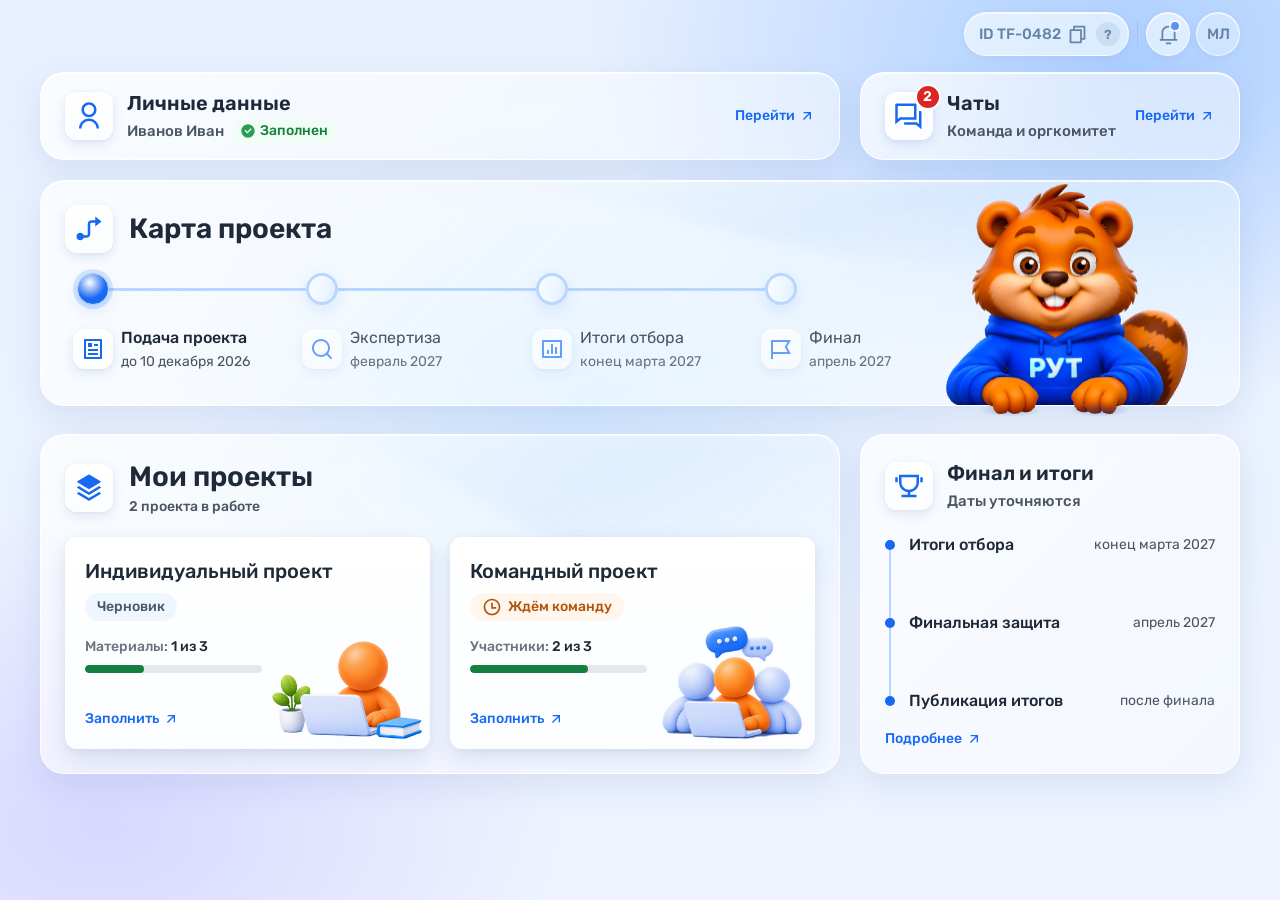
==== cabinet.html @ 4ab07e5d "Align final dates to the right in the stage text style Co-Authored-By: Claude Opus 5.5 <noreply@anth" ====
<!doctype html>
<html lang="ru">
<head>
<meta charset="utf-8">
<meta name="viewport" content="width=device-width, initial-scale=1, viewport-fit=cover">
<title>Личный кабинет · Транспорт будущего</title>
<link rel="icon" href="data:,">
<link rel="preconnect" href="https://fonts.googleapis.com">
<link rel="preconnect" href="https://fonts.gstatic.com" crossorigin>
<link href="https://fonts.googleapis.com/css2?family=Rubik:wght@400;500;600&display=swap" rel="stylesheet">
<link rel="stylesheet" href="cabinet.css?v=39">
</head>
<body>
<svg class="sprite" aria-hidden="true">
  <symbol id="i-user" viewBox="0 0 24 24"><path d="M4 22C4 17.5817 7.58172 14 12 14C16.4183 14 20 17.5817 20 22H18C18 18.6863 15.3137 16 12 16C8.68629 16 6 18.6863 6 22H4ZM12 13C8.685 13 6 10.315 6 7C6 3.685 8.685 1 12 1C15.315 1 18 3.685 18 7C18 10.315 15.315 13 12 13ZM12 11C14.21 11 16 9.21 16 7C16 4.79 14.21 3 12 3C9.79 3 8 4.79 8 7C8 9.21 9.79 11 12 11Z"/></symbol>
  <symbol id="i-group" viewBox="0 0 24 24"><path d="M2 22C2 17.5817 5.58172 14 10 14C14.4183 14 18 17.5817 18 22H16C16 18.6863 13.3137 16 10 16C6.68629 16 4 18.6863 4 22H2ZM10 13C6.685 13 4 10.315 4 7C4 3.685 6.685 1 10 1C13.315 1 16 3.685 16 7C16 10.315 13.315 13 10 13ZM10 11C12.21 11 14 9.21 14 7C14 4.79 12.21 3 10 3C7.79 3 6 4.79 6 7C6 9.21 7.79 11 10 11ZM18.2837 14.7028C21.0644 15.9561 23 18.752 23 22H21C21 19.564 19.5483 17.4671 17.4628 16.5271L18.2837 14.7028ZM17.5962 3.41321C19.5944 4.23703 21 6.20361 21 8.5C21 11.3702 18.8042 13.7252 16 13.9776V11.9646C17.6967 11.7222 19 10.264 19 8.5C19 7.11935 18.2016 5.92603 17.041 5.35635L17.5962 3.41321Z"/></symbol>
  <symbol id="i-team" viewBox="0 0 24 24"><path d="M12 11C14.7614 11 17 13.2386 17 16V22H15V16C15 14.4023 13.7511 13.0963 12.1763 13.0051L12 13C10.4023 13 9.09634 14.2489 9.00509 15.8237L9 16V22H7V16C7 13.2386 9.23858 11 12 11ZM5.5 14C5.77885 14 6.05009 14.0326 6.3101 14.0942C6.14202 14.594 6.03873 15.122 6.00896 15.6693L6 16L6.0007 16.0856C5.88757 16.0456 5.76821 16.0187 5.64446 16.0069L5.5 16C4.7203 16 4.07955 16.5949 4.00687 17.3555L4 17.5V22H2V17.5C2 15.567 3.567 14 5.5 14ZM18.5 14C20.433 14 22 15.567 22 17.5V22H20V17.5C20 16.7203 19.4051 16.0796 18.6445 16.0069L18.5 16C18.3248 16 18.1566 16.03 18.0003 16.0852L18 16C18 15.3343 17.8916 14.694 17.6915 14.0956C17.9499 14.0326 18.2211 14 18.5 14ZM5.5 8C6.88071 8 8 9.11929 8 10.5C8 11.8807 6.88071 13 5.5 13C4.11929 13 3 11.8807 3 10.5C3 9.11929 4.11929 8 5.5 8ZM18.5 8C19.8807 8 21 9.11929 21 10.5C21 11.8807 19.8807 13 18.5 13C17.1193 13 16 11.8807 16 10.5C16 9.11929 17.1193 8 18.5 8ZM5.5 10C5.22386 10 5 10.2239 5 10.5C5 10.7761 5.22386 11 5.5 11C5.77614 11 6 10.7761 6 10.5C6 10.2239 5.77614 10 5.5 10ZM18.5 10C18.2239 10 18 10.2239 18 10.5C18 10.7761 18.2239 11 18.5 11C18.7761 11 19 10.7761 19 10.5C19 10.2239 18.7761 10 18.5 10ZM12 2C14.2091 2 16 3.79086 16 6C16 8.20914 14.2091 10 12 10C9.79086 10 8 8.20914 8 6C8 3.79086 9.79086 2 12 2ZM12 4C10.8954 4 10 4.89543 10 6C10 7.10457 10.8954 8 12 8C13.1046 8 14 7.10457 14 6C14 4.89543 13.1046 4 12 4Z"/></symbol>
  <symbol id="i-chats" viewBox="0 0 24 24"><path d="M5.45455 15L1 18.5V3C1 2.44772 1.44772 2 2 2H17C17.5523 2 18 2.44772 18 3V15H5.45455ZM4.76282 13H16V4H3V14.3851L4.76282 13ZM8 17H18.2372L20 18.3851V8H21C21.5523 8 22 8.44772 22 9V22.5L17.5455 19H9C8.44772 19 8 18.5523 8 18V17Z"/></symbol>
  <symbol id="i-trophy" viewBox="0 0 24 24"><path d="M13.0049 16.9409V19.0027H18.0049V21.0027H6.00488V19.0027H11.0049V16.9409C7.05857 16.4488 4.00488 13.0824 4.00488 9.00275V3.00275H20.0049V9.00275C20.0049 13.0824 16.9512 16.4488 13.0049 16.9409ZM6.00488 5.00275V9.00275C6.00488 12.3165 8.69117 15.0027 12.0049 15.0027C15.3186 15.0027 18.0049 12.3165 18.0049 9.00275V5.00275H6.00488ZM1.00488 5.00275H3.00488V9.00275H1.00488V5.00275ZM21.0049 5.00275H23.0049V9.00275H21.0049V5.00275Z"/></symbol>
  <symbol id="i-calendar" viewBox="0 0 24 24"><path d="M9 1V3H15V1H17V3H21C21.5523 3 22 3.44772 22 4V20C22 20.5523 21.5523 21 21 21H3C2.44772 21 2 20.5523 2 20V4C2 3.44772 2.44772 3 3 3H7V1H9ZM20 11H4V19H20V11ZM7 5H4V9H20V5H17V7H15V5H9V7H7V5Z"/></symbol>
  <symbol id="i-chevron" viewBox="0 0 24 24"><path d="M13.1717 12.0007L8.22192 7.05093L9.63614 5.63672L16.0001 12.0007L9.63614 18.3646L8.22192 16.9504L13.1717 12.0007Z"/></symbol>
  <symbol id="i-arrow-up" viewBox="0 0 24 24"><path d="M16.0037 9.41421L7.39712 18.0208L5.98291 16.6066L14.5895 8H7.00373V6H18.0037V17H16.0037V9.41421Z"/></symbol>
  <symbol id="i-arrow" viewBox="0 0 24 24"><path d="M16.1716 10.9999L10.8076 5.63589L12.2218 4.22168L20 11.9999L12.2218 19.778L10.8076 18.3638L16.1716 12.9999H4V10.9999H16.1716Z"/></symbol>
  <symbol id="i-mail" viewBox="0 0 24 24"><path d="M3 3H21C21.5523 3 22 3.44772 22 4V20C22 20.5523 21.5523 21 21 21H3C2.44772 21 2 20.5523 2 20V4C2 3.44772 2.44772 3 3 3ZM20 7.23792L12.0718 14.338L4 7.21594V19H20V7.23792ZM4.51146 5L12.0619 11.662L19.501 5H4.51146Z"/></symbol>
  <symbol id="i-slides" viewBox="0 0 24 24"><path d="M13 21V23H11V21H3C2.44772 21 2 20.5523 2 20V6H22V20C22 20.5523 21.5523 21 21 21H13ZM4 19H20V8H4V19ZM13 10H18V12H13V10ZM13 14H18V16H13V14ZM9 10V13H12C12 14.6569 10.6569 16 9 16C7.34315 16 6 14.6569 6 13C6 11.3431 7.34315 10 9 10ZM2 3H22V5H2V3Z"/></symbol>
  <symbol id="i-note" viewBox="0 0 24 24"><path d="M21 8V20.9932C21 21.5501 20.5552 22 20.0066 22H3.9934C3.44495 22 3 21.556 3 21.0082V2.9918C3 2.45531 3.4487 2 4.00221 2H14.9968L21 8ZM19 9H14V4H5V20H19V9ZM8 7H11V9H8V7ZM8 11H16V13H8V11ZM8 15H16V17H8V15Z"/></symbol>
  <symbol id="i-video" viewBox="0 0 24 24"><path d="M17 9.2L22.2133 5.55071C22.4395 5.39235 22.7513 5.44737 22.9096 5.6736C22.9684 5.75764 23 5.85774 23 5.96033V18.0397C23 18.3158 22.7761 18.5397 22.5 18.5397C22.3974 18.5397 22.2973 18.5081 22.2133 18.4493L17 14.8V19C17 19.5523 16.5523 20 16 20H2C1.44772 20 1 19.5523 1 19V5C1 4.44772 1.44772 4 2 4H16C16.5523 4 17 4.44772 17 5V9.2ZM17 12.3587L21 15.1587V8.84131L17 11.6413V12.3587ZM3 6V18H15V6H3Z"/></symbol>
  <symbol id="i-done" viewBox="0 0 24 24"><path d="M12 22C17.5228 22 22 17.5228 22 12C22 6.47715 17.5228 2 12 2C6.47715 2 2 6.47715 2 12C2 17.5228 6.47715 22 12 22ZM17.4571 9.45711L11 15.9142L6.79289 11.7071L8.20711 10.2929L11 13.0858L16.0429 8.04289L17.4571 9.45711Z"/></symbol>
  <symbol id="i-empty" viewBox="0 0 24 24"><path d="M12.668 19.9727C13.2181 19.9275 13.7005 20.3366 13.7461 20.8867C13.7915 21.4371 13.3824 21.9204 12.832 21.9658C12.5575 21.9885 12.28 22 12 22C11.72 22 11.4425 21.9885 11.168 21.9658C10.6176 21.9204 10.2085 21.4371 10.2539 20.8867C10.2995 20.3366 10.7819 19.9275 11.332 19.9727C11.552 19.9908 11.775 20 12 20C12.225 20 12.448 19.9908 12.668 19.9727ZM6.0459 18.8223C6.3613 18.3691 6.98419 18.257 7.4375 18.5723C7.80098 18.8251 8.18624 19.0488 8.58984 19.2393C9.0893 19.475 9.30309 20.0709 9.06738 20.5703C8.83166 21.0697 8.23577 21.2836 7.73633 21.0479C7.23125 20.8095 6.74904 20.5298 6.29492 20.2139C5.84197 19.8984 5.73062 19.2755 6.0459 18.8223ZM16.5625 18.5723C17.0158 18.257 17.6387 18.3691 17.9541 18.8223C18.2694 19.2755 18.158 19.8984 17.7051 20.2139C17.251 20.5298 16.7688 20.8095 16.2637 21.0479C15.7642 21.2836 15.1683 21.0697 14.9326 20.5703C14.6969 20.0709 14.9107 19.475 15.4102 19.2393C15.8138 19.0488 16.199 18.8251 16.5625 18.5723ZM3.42969 14.9326C3.92915 14.6969 4.52503 14.9107 4.76074 15.4102C4.95124 15.8138 5.17488 16.199 5.42773 16.5625C5.74301 17.0158 5.63095 17.6387 5.17773 17.9541C4.72453 18.2694 4.10163 18.158 3.78613 17.7051C3.47023 17.251 3.19054 16.7688 2.95215 16.2637C2.71645 15.7642 2.93027 15.1683 3.42969 14.9326ZM19.2393 15.4102C19.475 14.9107 20.0709 14.6969 20.5703 14.9326C21.0697 15.1683 21.2836 15.7642 21.0479 16.2637C20.8095 16.7688 20.5298 17.251 20.2139 17.7051C19.8984 18.158 19.2755 18.2694 18.8223 17.9541C18.3691 17.6387 18.257 17.0158 18.5723 16.5625C18.8251 16.199 19.0488 15.8138 19.2393 15.4102ZM2 12C2 11.72 2.01154 11.4425 2.03418 11.168C2.07959 10.6176 2.56288 10.2085 3.11328 10.2539C3.66342 10.2995 4.07253 10.7819 4.02734 11.332C4.0092 11.552 4 11.775 4 12C4 12.225 4.0092 12.448 4.02734 12.668C4.07253 13.2181 3.66342 13.7005 3.11328 13.7461C2.56288 13.7915 2.07959 13.3824 2.03418 12.832C2.01154 12.5575 2 12.28 2 12ZM20 12C20 11.775 19.9908 11.552 19.9727 11.332C19.9275 10.7819 20.3366 10.2995 20.8867 10.2539C21.4371 10.2085 21.9204 10.6176 21.9658 11.168C21.9885 11.4425 22 11.72 22 12C22 12.28 21.9885 12.5575 21.9658 12.832C21.9204 13.3824 21.4371 13.7915 20.8867 13.7461C20.3366 13.7005 19.9275 13.2181 19.9727 12.668C19.9908 12.448 20 12.225 20 12ZM3.78613 6.29492C4.10163 5.84197 4.72453 5.73062 5.17773 6.0459C5.63095 6.3613 5.743 6.98419 5.42773 7.4375C5.17488 7.80098 4.95124 8.18624 4.76074 8.58984C4.52503 9.0893 3.92915 9.30309 3.42969 9.06738C2.93027 8.83166 2.71645 8.23577 2.95215 7.73633C3.19054 7.23125 3.47023 6.74904 3.78613 6.29492ZM18.8223 6.0459C19.2755 5.73062 19.8984 5.84196 20.2139 6.29492C20.5298 6.74904 20.8095 7.23125 21.0479 7.73633C21.2836 8.23577 21.0697 8.83166 20.5703 9.06738C20.0709 9.30309 19.475 9.0893 19.2393 8.58984C19.0488 8.18624 18.8251 7.80098 18.5723 7.4375C18.257 6.98419 18.3691 6.3613 18.8223 6.0459ZM7.73633 2.95215C8.23577 2.71645 8.83166 2.93027 9.06738 3.42969C9.30309 3.92915 9.0893 4.52503 8.58984 4.76074C8.18624 4.95124 7.80098 5.17488 7.4375 5.42773C6.98419 5.74301 6.3613 5.63095 6.0459 5.17773C5.73062 4.72453 5.84196 4.10163 6.29492 3.78613C6.74904 3.47023 7.23125 3.19054 7.73633 2.95215ZM14.9326 3.42969C15.1683 2.93027 15.7642 2.71645 16.2637 2.95215C16.7688 3.19054 17.251 3.47023 17.7051 3.78613C18.158 4.10163 18.2694 4.72453 17.9541 5.17773C17.6387 5.63095 17.0158 5.743 16.5625 5.42773C16.199 5.17488 15.8138 4.95124 15.4102 4.76074C14.9107 4.52503 14.6969 3.92915 14.9326 3.42969ZM12 2C12.28 2 12.5575 2.01154 12.832 2.03418C13.3824 2.07959 13.7915 2.56288 13.7461 3.11328C13.7005 3.66342 13.2181 4.07253 12.668 4.02734C12.448 4.0092 12.225 4 12 4C11.775 4 11.552 4.0092 11.332 4.02734C10.7819 4.07253 10.2995 3.66342 10.2539 3.11328C10.2085 2.56288 10.6176 2.07959 11.168 2.03418C11.4425 2.01154 11.72 2 12 2Z"/></symbol>
  <symbol id="i-time" viewBox="0 0 24 24"><path d="M12 22C6.47715 22 2 17.5228 2 12C2 6.47715 6.47715 2 12 2C17.5228 2 22 6.47715 22 12C22 17.5228 17.5228 22 12 22ZM12 20C16.4183 20 20 16.4183 20 12C20 7.58172 16.4183 4 12 4C7.58172 4 4 7.58172 4 12C4 16.4183 7.58172 20 12 20ZM13 12H17V14H11V7H13V12Z"/></symbol>
  <symbol id="i-stage-1" viewBox="0 0 28 28"><path d="M23.3333 25.6668H4.66667C4.02234 25.6668 3.5 25.1445 3.5 24.5002V3.50016C3.5 2.85584 4.02234 2.3335 4.66667 2.3335H23.3333C23.9777 2.3335 24.5 2.85584 24.5 3.50016V24.5002C24.5 25.1445 23.9777 25.6668 23.3333 25.6668ZM22.1667 23.3335V4.66683H5.83333V23.3335H22.1667ZM8.16667 7.00016H12.8333V11.6668H8.16667V7.00016ZM8.16667 14.0002H19.8333V16.3335H8.16667V14.0002ZM8.16667 18.6668H19.8333V21.0002H8.16667V18.6668ZM15.1667 8.16683H19.8333V10.5002H15.1667V8.16683Z"/></symbol>
  <symbol id="i-stage-2" viewBox="0 0 28 28"><path d="M21.0361 19.3864L26.0326 24.3829L24.3827 26.0328L19.3862 21.0363C17.5896 22.4737 15.3113 23.3335 12.8333 23.3335C7.03725 23.3335 2.33325 18.6295 2.33325 12.8335C2.33325 7.0375 7.03725 2.3335 12.8333 2.3335C18.6293 2.3335 23.3333 7.0375 23.3333 12.8335C23.3333 15.3115 22.4734 17.5899 21.0361 19.3864ZM18.6954 18.5208C20.122 17.0505 20.9999 15.045 20.9999 12.8335C20.9999 8.32141 17.3453 4.66683 12.8333 4.66683C8.32117 4.66683 4.66659 8.32141 4.66659 12.8335C4.66659 17.3456 8.32117 21.0002 12.8333 21.0002C15.0448 21.0002 17.0503 20.1222 18.5205 18.6956L18.6954 18.5208Z"/></symbol>
  <symbol id="i-stage-3" viewBox="0 0 28 28"><path d="M3.49992 3.5H24.4999C25.1443 3.5 25.6666 4.02234 25.6666 4.66667V23.3333C25.6666 23.9777 25.1443 24.5 24.4999 24.5H3.49992C2.85559 24.5 2.33325 23.9777 2.33325 23.3333V4.66667C2.33325 4.02234 2.85559 3.5 3.49992 3.5ZM4.66659 5.83333V22.1667H23.3333V5.83333H4.66659ZM8.16659 15.1667H10.4999V19.8333H8.16659V15.1667ZM12.8333 8.16667H15.1666V19.8333H12.8333V8.16667ZM17.4999 11.6667H19.8333V19.8333H17.4999V11.6667Z"/></symbol>
  <symbol id="i-stage-4" viewBox="0 0 28 28"><path d="M24.6614 3.5C24.9836 3.5 25.2448 3.76117 25.2448 4.08333C25.2448 4.18484 25.2182 4.28461 25.1678 4.37275L20.9999 11.6667L25.1678 18.9605C25.3277 19.2403 25.2305 19.5966 24.9508 19.7564C24.8626 19.8068 24.7629 19.8333 24.6614 19.8333H4.66659V25.6667H2.33325V3.5H24.6614ZM21.6458 5.83333H4.66659V17.5H21.6458L18.3125 11.6667L21.6458 5.83333Z"/></symbol>
  <symbol id="i-guide" viewBox="0 0 32 32"><path d="M17.3334 10.6665V21.3332C17.3334 23.5424 15.5426 25.3332 13.3334 25.3332H10.4391C9.89003 26.8868 8.40837 27.9998 6.66675 27.9998C4.45761 27.9998 2.66675 26.209 2.66675 23.9998C2.66675 21.7906 4.45761 19.9998 6.66675 19.9998C8.40837 19.9998 9.89003 21.1129 10.4391 22.6665H13.3334C14.0698 22.6665 14.6667 22.0696 14.6667 21.3332V10.6665C14.6667 8.45737 16.4575 6.6665 18.6667 6.6665H22.6667V2.6665L29.3334 7.99984L22.6667 13.3332V9.33317H18.6667C17.9303 9.33317 17.3334 9.93013 17.3334 10.6665Z"/></symbol>
  <symbol id="i-copy" viewBox="0 0 24 24"><path d="M6.9998 6V3C6.9998 2.44772 7.44752 2 7.9998 2H19.9998C20.5521 2 20.9998 2.44772 20.9998 3V17C20.9998 17.5523 20.5521 18 19.9998 18H16.9998V20.9991C16.9998 21.5519 16.5499 22 15.993 22H4.00666C3.45059 22 3 21.5554 3 20.9991L3.0026 7.00087C3.0027 6.44811 3.45264 6 4.00942 6H6.9998ZM5.00242 8L5.00019 20H14.9998V8H5.00242ZM8.9998 6H16.9998V16H18.9998V4H8.9998V6Z"/></symbol>
  <symbol id="i-bell" viewBox="0 0 24 24"><path d="M20 17H22V19H2V17H4V10C4 5.58172 7.58172 2 12 2C16.4183 2 20 5.58172 20 10V17ZM18 17V10C18 6.68629 15.3137 4 12 4C8.68629 4 6 6.68629 6 10V17H18ZM9 21H15V23H9V21Z"/></symbol>
  <symbol id="i-check" viewBox="0 0 24 24"><path d="M9.9997 15.1709L19.1921 5.97852L20.6063 7.39273L9.9997 17.9993L3.63574 11.6354L5.04996 10.2212L9.9997 15.1709Z"/></symbol>
  <symbol id="i-stack" viewBox="0 0 34 34"><path d="M28.4513 14.8747L30.1542 15.8965C30.4896 16.0978 30.5984 16.5329 30.3972 16.8684C30.3373 16.9681 30.2538 17.0515 30.1542 17.1113L16.9998 25.0038L3.84548 17.1113C3.51002 16.91 3.40124 16.4749 3.60252 16.1395C3.66233 16.0397 3.74577 15.9563 3.84548 15.8965L5.54844 14.8747L16.9998 21.7455L28.4513 14.8747ZM28.4513 21.533L30.1542 22.5549C30.4896 22.7562 30.5984 23.1912 30.3972 23.5267C30.3373 23.6264 30.2538 23.7099 30.1542 23.7696L17.7287 31.2249C17.28 31.4942 16.7196 31.4942 16.2709 31.2249L3.84548 23.7696C3.51002 23.5683 3.40124 23.1333 3.60252 22.7978C3.66233 22.6981 3.74577 22.6146 3.84548 22.5549L5.54844 21.533L16.9998 28.4038L28.4513 21.533ZM17.7287 1.85373L30.1542 9.30902C30.4896 9.51029 30.5984 9.94539 30.3972 10.2808C30.3373 10.3805 30.2538 10.464 30.1542 10.5238L16.9998 18.4163L3.84548 10.5238C3.51002 10.3225 3.40124 9.88743 3.60252 9.55198C3.66233 9.45228 3.74577 9.36885 3.84548 9.30902L16.2709 1.85373C16.7196 1.58456 17.28 1.58456 17.7287 1.85373Z"/></symbol>
</svg>

<nav class="compare" aria-label="Вариант блока проектов" hidden>
  <a href="?v=1" data-variant-link="1">Вариант 1</a>
  <a href="?v=2" data-variant-link="2">Вариант 2</a>
</nav>

<main class="cabinet">
  <header class="topbar" aria-label="Панель участника">
    <div class="topbar__pill topbar__idbox">
      <button class="topbar__id" type="button" data-copy="TF-0482" aria-label="Скопировать ID TF-0482">
        <span>ID TF-0482</span><svg class="icon" aria-hidden="true"><use href="#i-copy"/></svg>
      </button>
      <button class="topbar__help" type="button" aria-label="Зачем нужен ID" aria-expanded="false" aria-describedby="idHint">?</button>
      <div class="topbar__tip" id="idHint" role="tooltip"><b>Ваш личный идентификатор</b>Передайте его капитану команды, чтобы вас пригласили в проект.</div>
    </div>
    <span class="topbar__line" aria-hidden="true"></span>
    <button class="topbar__pill topbar__messages" type="button" aria-label="Сообщения, 2 новых">
      <svg class="icon" aria-hidden="true"><use href="#i-mail"/></svg><span class="topbar__dot" aria-hidden="true"></span><span class="topbar__count" aria-hidden="true">2</span>
    </button>
    <span class="topbar__status" role="status"></span>
    <button class="topbar__round topbar__bell" type="button" aria-label="Уведомления, есть новые">
      <svg class="icon" aria-hidden="true"><use href="#i-bell"/></svg><span class="topbar__badge" aria-hidden="true"></span>
    </button>
    <button class="topbar__round topbar__avatar" type="button" aria-label="Профиль участника">МЛ</button>
  </header>
  <nav class="quick" data-variant="1" aria-label="Профиль и чаты">
    <article class="quick__card">
      <span class="quick__mark"><svg class="icon" aria-hidden="true"><use href="#i-user"/></svg></span>
      <div class="quick__body">
        <h2 class="quick__title">Личные данные</h2>
        <p class="quick__meta"><span class="quick__name">Иванов Иван</span><span class="quick__status"><svg class="icon" aria-hidden="true"><use href="#i-done"/></svg>Заполнен</span></p>
      </div>
      <a class="quick__link" href="#profile" aria-label="Перейти к личным данным">Перейти<svg class="icon" aria-hidden="true"><use href="#i-arrow-up"/></svg></a>
    </article>
    <article class="quick__card">
      <span class="quick__mark"><svg class="icon" aria-hidden="true"><use href="#i-chats"/></svg><b class="quick__badge" aria-hidden="true">2</b></span>
      <div class="quick__body">
        <h2 class="quick__title">Чаты</h2>
        <p class="quick__meta"><span class="quick__name">Команда и оргкомитет</span></p>
      </div>
      <a class="quick__link" href="#chats" aria-label="Перейти в чаты, 2 новых сообщения">Перейти<svg class="icon" aria-hidden="true"><use href="#i-arrow-up"/></svg></a>
    </article>
  </nav>
  <section class="roadmap" aria-labelledby="roadmapTitle">
  <div class="roadmap__head">
    <span class="roadmap__mark"><svg class="icon" aria-hidden="true"><use href="#i-guide"/></svg></span>
    <h1 class="roadmap__title" id="roadmapTitle">Карта проекта</h1>
  </div>

  <div class="roadmap__panel">
  <ol class="stages" aria-label="Этапы конкурса">
    <li class="stage stage--current" aria-current="step"><div class="stage__body"><svg class="icon" aria-hidden="true"><use href="#i-stage-1"/></svg><span><span class="stage__name">Подача проекта</span><span class="stage__date">до 10 декабря 2026</span></span></div></li>
    <li class="stage"><div class="stage__body"><svg class="icon" aria-hidden="true"><use href="#i-stage-2"/></svg><span><span class="stage__name">Экспертиза</span><span class="stage__date">февраль 2027</span></span></div></li>
    <li class="stage"><div class="stage__body"><svg class="icon" aria-hidden="true"><use href="#i-stage-3"/></svg><span><span class="stage__name">Итоги отбора</span><span class="stage__date">конец марта 2027</span></span></div></li>
    <li class="stage"><div class="stage__body"><svg class="icon" aria-hidden="true"><use href="#i-stage-4"/></svg><span><span class="stage__name">Финал</span><span class="stage__date">апрель 2027</span></span></div></li>
  </ol>

  <!-- Reserved for the mascot -->
  <div class="roadmap__mascot" aria-hidden="true"></div>
  </div>
  </section>

  <!-- Variant 1: projects in general, title and status only -->
  <div class="overview" data-variant="1">
  <section class="projects summary" aria-labelledby="summaryTitle">
    <div class="summary__head">
      <span class="summary__mark"><svg class="icon" aria-hidden="true"><use href="#i-stack"/></svg></span>
      <div>
        <h2 class="summary__title" id="summaryTitle">Мои проекты</h2>
        <p class="summary__sub">2 проекта в работе</p>
      </div>
    </div>
    <div class="summary__grid">
      <article class="tile">
        <div class="tile__copy">
          <h3 class="tile__title">Индивидуальный проект</h3>
          <span class="chip">Черновик</span>
          <p class="tile__meta">Материалы: <b>1 из 3</b></p>
          <div class="tile__bar" role="progressbar" aria-label="Загружено материалов" aria-valuemin="0" aria-valuemax="3" aria-valuenow="1"><span style="width:33.333%"></span></div>
          <a class="tile__link" href="project.html" aria-label="Заполнить: индивидуальный проект">Заполнить<svg class="icon" aria-hidden="true"><use href="#i-arrow-up"/></svg></a>
        </div>
        <img class="tile__art" src="assets/cabinet/project-solo.png?v=5" width="556" height="364" alt="">
      </article>
      <article class="tile">
        <div class="tile__copy">
          <h3 class="tile__title">Командный проект</h3>
          <span class="chip chip--wait"><svg class="icon" aria-hidden="true"><use href="#i-time"/></svg>Ждём команду</span>
          <p class="tile__meta">Участники: <b>2 из 3</b></p>
          <div class="tile__bar" role="progressbar" aria-label="Участников подтвердили" aria-valuemin="0" aria-valuemax="3" aria-valuenow="2"><span style="width:66.667%"></span></div>
          <a class="tile__link" href="#team" aria-label="Заполнить: командный проект">Заполнить<svg class="icon" aria-hidden="true"><use href="#i-arrow-up"/></svg></a>
        </div>
        <img class="tile__art" src="assets/cabinet/project-team.png?v=5" width="458" height="370" alt="">
      </article>
    </div>
  </section>
  <section class="final" aria-labelledby="finalTitle">
    <div class="final__head">
      <span class="quick__mark"><svg class="icon" aria-hidden="true"><use href="#i-trophy"/></svg></span>
      <div class="quick__body">
        <h2 class="quick__title" id="finalTitle">Финал и итоги</h2>
        <p class="quick__meta"><span class="quick__name">Даты уточняются</span></p>
      </div>
    </div>
    <ol class="final__list">
      <li class="final__row"><span class="final__dot" aria-hidden="true"></span><b>Итоги отбора</b><small>конец марта 2027</small></li>
      <li class="final__row"><span class="final__dot" aria-hidden="true"></span><b>Финальная защита</b><small>апрель 2027</small></li>
      <li class="final__row"><span class="final__dot" aria-hidden="true"></span><b>Публикация итогов</b><small>после финала</small></li>
    </ol>
    <a class="quick__link final__link" href="#final" aria-label="Подробнее о финале и итогах">Подробнее<svg class="icon" aria-hidden="true"><use href="#i-arrow-up"/></svg></a>
  </section>
  </div>

  <!-- Variant 2: projects in detail -->
  <section class="projects detail" data-variant="2" aria-labelledby="detailTitle" hidden>
    <div class="detail__head">
      <h2 class="detail__title" id="detailTitle">Мои проекты</h2>
      <a class="detail__count" href="#projects">2 проекта<svg class="icon" aria-hidden="true"><use href="#i-chevron"/></svg></a>
    </div>
    <div class="detail__grid">
      <article class="card">
        <div class="card__main">
          <div>
            <div class="card__chips">
              <span class="chip chip--brand"><svg class="icon" aria-hidden="true"><use href="#i-user"/></svg>Индивидуальный</span>
              <span class="chip">Черновик</span>
            </div>
            <h3 class="card__title">Беспилотный вагон для&nbsp;города</h3>
            <p class="card__meta">Транспортные технологии • до 14 лет</p>
          </div>
          <a class="tile__link" href="#individual" aria-label="Заполнить: индивидуальный проект">Заполнить<svg class="icon" aria-hidden="true"><use href="#i-arrow-up"/></svg></a>
        </div>
        <span class="card__line" aria-hidden="true"></span>
        <div>
          <p class="card__label">Материалы · <b>1 из 3</b></p>
          <ul class="rows">
            <li class="row"><span class="row__name"><svg class="icon" aria-hidden="true"><use href="#i-slides"/></svg>Презентация</span><span class="status status--done"><svg class="icon" aria-hidden="true"><use href="#i-done"/></svg>Загружено</span></li>
            <li class="row"><span class="row__name"><svg class="icon" aria-hidden="true"><use href="#i-note"/></svg>Записка</span><span class="status status--empty"><svg class="icon" aria-hidden="true"><use href="#i-empty"/></svg>Не загружено</span></li>
            <li class="row"><span class="row__name"><svg class="icon" aria-hidden="true"><use href="#i-video"/></svg>Видео</span><span class="status status--empty"><svg class="icon" aria-hidden="true"><use href="#i-empty"/></svg>Не загружено</span></li>
          </ul>
        </div>
      </article>

      <article class="card">
        <div class="card__main">
          <div>
            <div class="card__chips">
              <span class="chip chip--brand"><svg class="icon" aria-hidden="true"><use href="#i-group"/></svg>Командный</span>
              <span class="chip chip--wait"><svg class="icon" aria-hidden="true"><use href="#i-time"/></svg>Ждём команду</span>
            </div>
            <h3 class="card__title">Умная станция пересадки</h3>
            <p class="card__meta">Модели и макеты • до 19 лет</p>
          </div>
          <a class="tile__link" href="#team" aria-label="Заполнить: командный проект">Заполнить<svg class="icon" aria-hidden="true"><use href="#i-arrow-up"/></svg></a>
        </div>
        <span class="card__line" aria-hidden="true"></span>
        <div>
          <p class="card__label">Команда · <b>2 из 3</b></p>
          <ul class="rows">
            <li class="row row--member"><span class="row__name"><span class="avatar" aria-hidden="true">АС</span>Анна С.</span><span class="status status--plain">Капитан</span></li>
            <li class="row row--member"><span class="row__name"><span class="avatar" aria-hidden="true">ИП</span>Иван П.</span><span class="status status--done"><svg class="icon" aria-hidden="true"><use href="#i-done"/></svg>Принял</span></li>
            <li class="row row--member"><span class="row__name"><span class="avatar" aria-hidden="true">МК</span>Мария К.</span><span class="status status--wait"><svg class="icon" aria-hidden="true"><use href="#i-time"/></svg>Ожидает</span></li>
          </ul>
        </div>
      </article>
    </div>
  </section>
</main>

<script>
  (function () {
    var current = '1';
    function show(variant) {
      document.querySelector('.roadmap').classList.toggle('roadmap--outside', variant === '2');
      document.body.classList.toggle('variant-2', variant === '2');
      document.body.classList.toggle('variant-1', variant === '1');
      document.querySelectorAll('[data-variant]').forEach(function (block) {
        block.hidden = block.dataset.variant !== variant;
      });
      document.querySelectorAll('[data-variant-link]').forEach(function (link) {
        if (link.dataset.variantLink === variant) link.setAttribute('aria-current', 'page');
        else link.removeAttribute('aria-current');
      });
    }
    document.querySelectorAll('[data-variant-link]').forEach(function (link) {
      link.addEventListener('click', function (event) {
        event.preventDefault();
        show(link.dataset.variantLink);
        history.replaceState(null, '', '?v=' + link.dataset.variantLink);
      });
    });
    show(current);
  })();
</script>
<script src="cabinet-topbar.js?v=1"></script>
<script type="importmap">{"imports":{"three":"./vendor/three/build/three.module.min.js"}}</script>
<script type="module" src="cabinet-mascot.js?v=5"></script>
</body>
</html>
---- cabinet.css ----
/* Participant cabinet, home screen. Figma «transport-future-design», page lk:
   variant 1 (summary) = frame 369:324, variant 2 (detailed) = frame 369:381. */

:root{
  --text-primary:#1f2937; --text-secondary:#4b5563; --text-tertiary:#6b7280; --text-brand:#1768f2;
  --border-default:#b9d6ff; --border-subtle:#e5e7eb; --bg-surface:#fff; --bg-brand-subtle:#dcebff; --bg-soft:#eef6ff;
  --success-bg:#f0fdf4; --success-text:#15803d; --warning-bg:#fff7ed; --warning-text:#b45309;
  --radius-control:12px; --radius-card:24px; --radius-pill:999px;
  --surface-outer:linear-gradient(135deg,rgba(255,255,255,.74) 0%,rgba(255,255,255,.52) 55%,rgba(255,255,255,.4) 100%);
  --surface-inner:linear-gradient(180deg,#fff 0%,#fbfdff 100%);
  --shadow-outer:0 12px 32px rgba(31,74,150,.1),inset 0 1px 0 rgba(255,255,255,.9);
  --shadow-inner:0 10px 24px rgba(31,74,150,.13),0 2px 6px rgba(31,74,150,.06);
  --shadow-inner-s:0 4px 12px rgba(31,74,150,.11),0 1px 3px rgba(31,74,150,.06);
  --shadow-control:0 0 12px rgba(65,184,255,.24),0 8px 18px rgba(23,104,242,.12),inset 0 1px 1px rgba(255,255,255,.85);
  --glass:linear-gradient(101.28deg,rgba(248,252,255,.96) 0%,rgba(238,246,255,.93) 58%,rgba(221,235,255,.9) 100%);
}

*,*::before,*::after{box-sizing:border-box;margin:0;padding:0}
html{-webkit-text-size-adjust:100%}
body{min-height:100vh;min-height:100dvh;background:radial-gradient(60% 55% at 88% 6%,rgba(122,178,255,.55),transparent 70%),radial-gradient(50% 50% at 8% 92%,rgba(176,164,255,.34),transparent 72%),radial-gradient(45% 45% at 45% 45%,rgba(150,205,255,.28),transparent 70%),linear-gradient(180deg,#e7f0ff,#eef3ff);background-attachment:fixed;color:var(--text-primary);
  font:400 14px/20px 'Rubik',system-ui,sans-serif;-webkit-font-smoothing:antialiased}
button{font:inherit;color:inherit;border:0;background:none;cursor:pointer}
a{color:inherit;text-decoration:none}
ul,ol{list-style:none}
img{display:block}
:focus-visible{outline:3px solid #8ed8ff;outline-offset:2px}
.icon{display:block;flex:none;width:20px;height:20px;fill:currentColor}
.sprite{position:absolute;width:0;height:0;overflow:hidden}

.cabinet{position:relative;width:100%;max-width:1440px;margin:0 auto;padding:72px 40px 40px}

/* Comparison switch: only for reviewing the two layouts */
.compare{position:fixed;z-index:20;top:16px;left:40px;display:flex;gap:4px;padding:4px;border:1px solid var(--border-default);
  border-radius:var(--radius-pill);background:rgba(255,255,255,.92);box-shadow:var(--shadow-control)}
.compare a{padding:6px 14px;border-radius:var(--radius-pill);color:var(--text-secondary);font-weight:500;transition:background-color .15s ease,color .15s ease}
.compare a:hover{background:var(--bg-soft)}
.compare a[aria-current="page"]{background:var(--text-brand);color:#fff}

/* «Карта проекта»: frosted card with a soft wave; the right side is kept for the mascot */
.roadmap,.roadmap--outside .roadmap__panel{position:relative;isolation:isolate;padding:24px;border:1px solid rgba(255,255,255,.85);border-radius:var(--radius-card);
  background:var(--surface-outer);box-shadow:var(--shadow-outer)}
.roadmap::before,.roadmap--outside .roadmap__panel::before,.summary::before{content:"";position:absolute;z-index:-1;inset:0;filter:blur(7px);clip-path:inset(0 round var(--radius-card));pointer-events:none;
  background:url("data:image/svg+xml,%3Csvg xmlns='http://www.w3.org/2000/svg' viewBox='0 0 800 250' preserveAspectRatio='none'%3E%3Cdefs%3E%3ClinearGradient id='a' x1='0' y1='0' x2='1' y2='.6'%3E%3Cstop stop-color='%239cc4fb' stop-opacity='0'/%3E%3Cstop offset='.55' stop-color='%239cc4fb' stop-opacity='.42'/%3E%3Cstop offset='1' stop-color='%23c9defc' stop-opacity='.22'/%3E%3C/linearGradient%3E%3C/defs%3E%3Cpath fill='url(%23a)' d='M0 0C170 30 300 120 520 130C640 136 730 120 800 150V0Z'/%3E%3C/svg%3E") right -20px top -12px/68% 82% no-repeat}
.roadmap__head{display:flex;align-items:center;gap:16px}
.roadmap__mark{display:grid;place-items:center;flex:none;width:48px;height:48px;border-radius:var(--radius-control);background:var(--surface-inner);color:var(--text-brand);
  box-shadow:var(--shadow-inner-s)}
.roadmap__mark .icon{width:30px;height:30px}
.roadmap__title{font-size:28px;line-height:36px;font-weight:600}
.roadmap__mascot{position:absolute;z-index:1;top:-28px;right:24px;bottom:0;width:296px;pointer-events:none}
.roadmap__mascot.is-ready::before,.roadmap__mascot.is-ready::after{content:"";position:absolute;bottom:-3px;width:calc(.26 * var(--s,286px));height:14px;transform:translateX(-50%);border-radius:50%;
  background:radial-gradient(closest-side,rgba(15,60,150,.32),rgba(15,60,150,0))}
.roadmap__mascot.is-ready::before{left:calc(50% - .235 * var(--s,286px))}
.roadmap__mascot.is-ready::after{left:calc(50% + .135 * var(--s,286px))}
.roadmap__mascot canvas{position:relative;display:block;width:100%;height:100%;opacity:0;transition:opacity .35s ease}
.roadmap__mascot canvas.is-ready{opacity:1}

/* Variant 2: the title sits above the card, like «Мои проекты» */
.roadmap,.roadmap--outside .roadmap__panel,.summary,.card{-webkit-backdrop-filter:blur(18px) saturate(140%);backdrop-filter:blur(18px) saturate(140%)}
.roadmap::before,.roadmap--outside .roadmap__panel::before,.summary::before{opacity:.32}
.roadmap.roadmap--outside{overflow:visible;padding:0;border:0;border-radius:0;background:none;box-shadow:none;-webkit-backdrop-filter:none;backdrop-filter:none}
.roadmap.roadmap--outside::before{content:none}
.roadmap--outside .roadmap__head{margin-bottom:20px}
.roadmap--outside .roadmap__mark{display:none}
.roadmap--outside .roadmap__title{font-size:32px;line-height:40px}
.roadmap--outside .stages{margin-top:0}

/* Stages */
.stages{display:grid;grid-template-columns:repeat(3,minmax(0,1fr)) auto;width:calc(100% - 320px);max-width:1000px;margin-top:16px}
.stage{position:relative;padding-top:48px}
/* UI-kit-bober «progress», steps=4, current=1 (node 66:272) */
.stage::before{content:"";position:absolute;z-index:1;top:4px;left:16px;width:32px;height:32px;border-radius:50%;border:3px solid var(--border-default);
  background:linear-gradient(101.28deg,rgba(248,252,255,.96) 0%,rgba(238,246,255,.93) 58%,rgba(221,235,255,.9) 100%);
  box-shadow:0 6px 16px rgba(23,104,242,.12)}
.stage:not(:last-child)::after{content:"";position:absolute;top:18.5px;left:48px;right:-16px;height:3px;background:var(--border-default)}
.stage--current::before{border-width:1px;background:radial-gradient(circle 16px at 40% 30%,#fff 0%,rgba(255,255,255,0) 100%),var(--text-brand);
  background-origin:border-box;box-shadow:0 6px 16px rgba(23,104,242,.12),0 0 0 4px rgba(23,104,242,.16)}
.stage__body{display:inline-flex;align-items:center;gap:12px;min-height:64px;padding:8px 16px 8px 8px;border-radius:var(--radius-control)}
.stage--current .stage__body{background:var(--surface-inner);box-shadow:var(--shadow-inner)}
.stage__body .icon{width:48px;height:48px;padding:10px;border-radius:var(--radius-control);background:var(--surface-inner);color:var(--text-brand);box-shadow:var(--shadow-inner-s)}
.stage--current .stage__body .icon{background:var(--bg-soft);box-shadow:none}
.stage__name{display:block;font-size:18px;line-height:24px;font-weight:500;white-space:nowrap}
.stage__date{display:block;margin-top:2px;color:var(--text-secondary);white-space:nowrap}

.projects{margin-top:28px}
.projects[hidden]{display:none}

/* Variant 1: summary */
.summary{position:relative;isolation:isolate;overflow:hidden;padding:24px;border:1px solid rgba(255,255,255,.85);border-radius:var(--radius-card);
  background:var(--surface-outer);box-shadow:var(--shadow-outer)}
.summary__head{display:flex;align-items:center;gap:16px}
.summary__mark{display:grid;place-items:center;flex:none;width:48px;height:48px;border-radius:var(--radius-control);color:var(--text-brand);
  background:var(--surface-inner);box-shadow:var(--shadow-inner-s)}
.summary__mark .icon{width:30px;height:30px}
.summary__title{font-size:28px;line-height:36px;font-weight:600}
.summary__sub{margin-top:2px;color:var(--text-secondary);font-weight:500}
.summary__grid{display:grid;grid-template-columns:repeat(2,minmax(0,1fr));gap:20px;margin-top:20px}

.tile{position:relative;display:flex;min-height:212px;padding:20px 24px;border-radius:var(--radius-control);
  background:var(--surface-inner);box-shadow:var(--shadow-inner);transition:box-shadow .15s ease}
.tile:hover{box-shadow:0 14px 30px rgba(31,74,150,.18),0 3px 8px rgba(31,74,150,.08)}
.tile .chip{background:var(--bg-soft);box-shadow:none}
.tile .chip--wait{background:var(--warning-bg)}
.tile__copy{display:flex;flex-direction:column;align-items:flex-start;width:min(calc(100% - 270px),300px)}
.tile__title{font-size:20px;line-height:28px;font-weight:500}
.tile__copy .chip{margin-top:8px;white-space:nowrap}
.tile__bar{width:100%;height:8px;margin-top:8px;overflow:hidden;border-radius:var(--radius-pill);background:var(--border-subtle)}
.tile__bar span{display:block;height:100%;border-radius:inherit;background:var(--success-text)}
.tile__meta{margin-top:16px;color:var(--text-tertiary);font-weight:500}
.tile__meta b{color:var(--text-primary);font-weight:500}
.tile__link{display:inline-flex;align-items:center;gap:4px;margin-top:auto;padding-top:16px;color:var(--text-brand);font-weight:500;transition:color .15s ease}
.tile__link .icon{width:16px;height:16px}
.tile__link::after{content:"";position:absolute;z-index:2;inset:0;border-radius:var(--radius-control)}
.tile:hover .tile__link,.card:hover .tile__link{color:#155ae8}
.card .tile__link::after{border-radius:var(--radius-card)}
.tile__link:focus-visible{outline:none}
.tile__link:focus-visible::after{outline:3px solid #8ed8ff;outline-offset:2px}
.tile__art{position:absolute;right:24px;bottom:8px;width:260px;height:196px;object-fit:contain;object-position:center bottom;pointer-events:none}

/* Status pills */
.status{display:inline-flex;align-items:center;gap:4px;min-height:28px;padding:4px;border-radius:var(--radius-pill);font-weight:500;white-space:nowrap}
.status .icon{width:18px;height:18px}
.status--done{background:var(--success-bg);color:var(--success-text)}
.status--done .icon{color:#2e9b57}
.status--empty{background:var(--bg-surface);color:var(--text-secondary)}
.status--empty .icon{color:var(--text-tertiary)}
.status--wait{background:var(--warning-bg);color:var(--warning-text)}
.status--plain{color:var(--text-tertiary)}

/* Variant 2: detailed */
.detail__head{display:flex;align-items:center;gap:16px}
.detail__title{font-size:32px;line-height:40px;font-weight:600}
.detail__count{display:inline-flex;align-items:center;gap:4px;padding:8px 12px 8px 16px;border:1px solid var(--border-default);border-radius:var(--radius-pill);
  background:var(--bg-surface);color:var(--text-brand);font-weight:500;transition:background-color .15s ease}
.detail__count:hover{background:var(--bg-soft)}
.detail__count .icon{width:16px;height:16px}
.detail__grid{display:grid;grid-template-columns:repeat(2,minmax(0,1fr));gap:20px;margin-top:20px}

.card{position:relative;display:grid;grid-template-columns:minmax(0,1fr) 1px 264px;gap:20px;min-height:244px;padding:24px;border:1px solid rgba(255,255,255,.85);border-radius:var(--radius-card);background:var(--surface-outer);box-shadow:var(--shadow-outer)}
.card__main{display:flex;flex-direction:column;align-items:flex-start;justify-content:space-between;gap:20px;min-width:0}
.card__chips{display:flex;flex-wrap:wrap;gap:8px}
.chip{display:inline-flex;align-items:center;gap:6px;min-height:28px;padding:4px 12px;border-radius:var(--radius-pill);background:var(--bg-surface);
  color:var(--text-secondary);font-weight:500;box-shadow:0 6px 14px rgba(23,104,242,.1)}
.chip--brand{color:var(--text-brand)}
.chip--wait{color:var(--warning-text)}
.chip .icon{width:20px;height:20px}
.card__title{margin-top:20px;font-size:22px;line-height:28px;font-weight:500}
.card__meta{margin-top:8px;color:var(--text-secondary)}
.card__line{width:1px;background:rgba(23,104,242,.16)}
.card__label{color:var(--text-secondary);font-weight:500}
.card__label b{color:var(--text-primary);font-weight:500}
.rows{display:grid;gap:8px;margin-top:8px}
.row{display:flex;align-items:center;justify-content:space-between;gap:4px;min-height:50px;padding:8px;border-radius:var(--radius-control);background:var(--surface-inner);box-shadow:var(--shadow-inner-s)}
.row__name{display:flex;align-items:center;gap:8px;min-width:0;color:var(--text-secondary);font-weight:500}
.row__name .icon{width:24px;height:24px}
.row--member .row__name{color:var(--text-primary)}
.avatar{display:grid;place-items:center;flex:none;width:32px;height:32px;border-radius:50%;background:var(--bg-brand-subtle);color:var(--text-brand)}


/* Top bar: quiet frosted glass, slate-blue content; hover and press show that the controls are active */
.topbar{--topbar-ink:#6483a6;position:absolute;z-index:10;top:12px;right:40px;display:flex;align-items:center;gap:6px}
.topbar__pill,.topbar__round{display:inline-flex;align-items:center;justify-content:center;height:44px;border:1px solid rgba(255,255,255,.72);color:var(--topbar-ink);font-size:15px;line-height:22px;font-weight:500;
  background:rgba(255,255,255,.6);-webkit-backdrop-filter:blur(14px) saturate(140%);backdrop-filter:blur(14px) saturate(140%);
  box-shadow:0 2px 8px rgba(31,74,150,.06),inset 0 1px 0 rgba(255,255,255,.72);
  transition:background-color .15s ease,color .15s ease,border-color .15s ease,box-shadow .15s ease,transform .1s ease}
.topbar__pill{gap:8px;padding:0 14px;border-radius:var(--radius-pill)}
.topbar__round{position:relative;flex:none;width:44px;border-radius:50%}
.topbar__pill:hover,.topbar__round:hover{border-color:#fff;background:rgba(255,255,255,.74);color:var(--text-brand);
  box-shadow:0 6px 16px rgba(31,74,150,.12),inset 0 1px 0 #fff}
.topbar__pill:active,.topbar__round:active{transform:translateY(1px);background:rgba(255,255,255,.56);box-shadow:0 1px 4px rgba(31,74,150,.1),inset 0 1px 2px rgba(31,74,150,.08)}
.topbar .icon{width:21px;height:21px}
.topbar__idbox{position:relative;gap:0;padding:0 8px 0 0}
.topbar__idbox:hover{color:var(--topbar-ink);background:rgba(255,255,255,.56);box-shadow:0 4px 12px rgba(31,74,150,.09),inset 0 1px 0 #fff}
.topbar__idbox:active{transform:none;background:rgba(255,255,255,.56)}
.topbar__id{display:inline-flex;align-items:center;gap:6px;height:100%;padding:0 8px 0 14px;border-radius:var(--radius-pill);color:inherit;font-weight:inherit;transition:color .15s ease}
.topbar__id:hover{color:var(--text-brand)}
.topbar__id:active{transform:translateY(1px)}
.topbar__help{position:relative;display:grid;place-items:center;flex:none;width:24px;height:24px;border-radius:50%;background:rgba(100,131,166,.14);color:inherit;font-size:13px;line-height:1;font-weight:600;transition:background-color .15s ease,color .15s ease}
.topbar__help::after{content:"";position:absolute;inset:-8px}
.topbar__help:hover,.topbar__help.is-open{background:var(--text-brand);color:#fff}
.topbar__tip{position:absolute;z-index:30;top:calc(100% + 10px);right:0;width:272px;padding:12px 14px;border-radius:var(--radius-control);background:#fff;color:var(--text-secondary);font-size:14px;line-height:20px;font-weight:400;text-align:left;
  box-shadow:0 12px 28px rgba(31,74,150,.18),0 2px 6px rgba(31,74,150,.08);opacity:0;visibility:hidden;transform:translateY(-4px);transition:opacity .15s ease,transform .15s ease,visibility .15s}
.topbar__tip b{display:block;margin-bottom:2px;color:var(--text-primary);font-weight:500}
.topbar__tip::before{content:"";position:absolute;top:-5px;right:16px;width:10px;height:10px;background:#fff;transform:rotate(45deg)}
.topbar__help:hover + .topbar__tip,.topbar__help:focus-visible + .topbar__tip,.topbar__tip.is-open{opacity:1;visibility:visible;transform:none}
.topbar__messages{gap:5px}
.topbar__dot{width:6px;height:6px;margin-left:1px;border-radius:50%;background:#5b93ee}
.topbar__line{width:1px;height:24px;margin:0 2px;background:rgba(100,131,166,.2)}
.topbar__id.is-copied .icon{color:var(--success-text)}
.topbar__status{position:absolute;width:1px;height:1px;overflow:hidden;clip-path:inset(50%)}
.topbar__badge{position:absolute;top:9px;right:10px;width:8px;height:8px;border-radius:50%;background:#5b93ee;box-shadow:0 0 0 2px rgba(255,255,255,.8)}
.topbar__avatar{background:rgba(220,235,255,.72)}
.topbar__avatar:hover{background:rgba(220,235,255,.92)}

/* Variant 1: the current stage is marked by the blue dot and a dark title, the others step back */
body:not(.variant-2) .stage--current .stage__body{background:none;box-shadow:none}
body:not(.variant-2) .stage--current .stage__body .icon{background:var(--surface-inner);box-shadow:var(--shadow-inner-s)}
body:not(.variant-2) .stage:not(.stage--current) .stage__body .icon{opacity:.62}
body:not(.variant-2) .stage:not(.stage--current) .stage__name{color:var(--text-secondary);font-weight:400}
body:not(.variant-2) .stage:not(.stage--current) .stage__date{color:var(--text-tertiary)}

/* Variant 2 keeps its original colours; the frosted glass applies to variant 1 only */
body.variant-2{background:linear-gradient(180deg,#eef4ff,#f7f9fe);background-attachment:scroll}
.variant-2 .roadmap__panel{border-color:rgba(255,255,255,.95);background:linear-gradient(104deg,rgba(251,253,255,.98) 0%,#f0f6ff 52%,#dce9ff 100%);
  box-shadow:0 18px 48px rgba(23,104,242,.15),0 2px 8px rgba(23,104,242,.08),inset 0 1px 0 #fff;-webkit-backdrop-filter:none;backdrop-filter:none}
.variant-2 .roadmap__panel::before{opacity:1}
.variant-2 .card{border:0;background:var(--bg-soft);box-shadow:0 8px 40px rgba(23,104,242,.24),0 0 12px rgba(65,184,255,.48);-webkit-backdrop-filter:none;backdrop-filter:none}
.variant-2 .row{background:var(--bg-surface);box-shadow:none}
.variant-2 .stage--current .stage__body{background:rgba(214,230,253,.72);box-shadow:inset 0 1px 0 rgba(255,255,255,.75)}
.variant-2 .stage__body .icon{background:#e4eefd;box-shadow:none}
.variant-2 .stage--current .stage__body .icon{background:transparent}
.variant-2 .stage__date,.variant-2 .card__meta,.variant-2 .card__label{color:var(--text-tertiary)}
.variant-2 .card__line{background:var(--border-subtle)}

@media (max-width:1360px){
  .stage__name{font-size:16px}
  .stage__body{gap:8px;padding-right:4px}
  .stage__body .icon{width:40px;height:40px;padding:8px}
  .stage::before{left:12px}
  .stage:not(:last-child)::after{left:44px;right:-12px}
}
@media (max-width:1320px){
  .detail__grid{grid-template-columns:minmax(0,1fr)}
  .tile__art{right:10px;bottom:8px;width:176px;height:132px}
  .tile__copy{width:min(calc(100% - 175px),300px)}
}
@media (max-width:1240px){
  .stages{width:100%}
  .roadmap__mascot{display:none}
}
@media (max-width:1040px){
  .stage__name{font-size:16px}
  .stage__body{gap:8px;padding-right:8px}
  .stage__body .icon{width:40px;height:40px;padding:8px}
  .stage::before{left:12px}
  .stage:not(:last-child)::after{left:44px;right:-12px}
  .summary__grid{grid-template-columns:minmax(0,1fr)}
}
@media (max-width:860px){
  .cabinet{padding:124px 16px 32px}
  .topbar{top:64px;right:16px;left:16px;justify-content:flex-end}
  .roadmap,.roadmap--outside .roadmap__panel,.summary{padding:20px}
  .roadmap__title,.summary__title{font-size:24px;line-height:32px}
  .roadmap--outside .roadmap__title{font-size:26px;line-height:32px}
  .detail__title{font-size:26px;line-height:32px}
  .compare{position:absolute;right:16px;left:16px;justify-content:center}
  .compare a{flex:1;text-align:center}
  .stages{display:block;margin-top:16px}
  .stage{min-height:72px;padding:0 0 8px 44px}
  .stage::before{top:16px;left:0}
  .stage:not(:last-child)::after{top:48px;bottom:-16px;left:14.5px;right:auto;width:3px;height:auto}
  .stage__body{display:flex}
  .projects{margin-top:36px}
  .summary__grid{grid-template-columns:minmax(0,1fr)}
}
@media (max-width:620px){
  .topbar{gap:4px}
  .topbar__line{display:none}
  .topbar__pill,.topbar__round{font-size:14px}
  .topbar__pill{gap:6px;padding:0 12px}
  .topbar .icon{width:20px;height:20px}
  .topbar__idbox{gap:0;padding:0 6px 0 0}
  .topbar__id{padding:0 5px 0 12px}
  .topbar__tip{right:auto;left:0;width:min(280px,calc(100vw - 32px))}
  .topbar__tip::before{display:none}
  .card{grid-template-columns:minmax(0,1fr);padding:20px}
  .card__line{width:100%;height:1px}
  .tile{padding:16px}
  .tile__copy{width:calc(100% - 124px)}
  .tile__title{font-size:18px;line-height:24px}
  .tile__art{right:8px;bottom:8px;width:122px;height:92px}
  .detail__head{flex-wrap:wrap;gap:8px 12px}
}
/* Personal data and chats, variant 1 */
.variant-1 .topbar__messages{display:none}
.compare[hidden]{display:none}
@media (max-width:860px){.variant-1 .cabinet{padding-top:68px}.variant-1 .topbar{top:12px}}
.quick{display:grid;grid-template-columns:minmax(0,2.3fr) minmax(380px,1fr);gap:20px;margin-bottom:20px}
.quick[hidden]{display:none}
.quick__card{position:relative;display:flex;align-items:center;gap:14px;min-width:0;min-height:88px;padding:16px 24px;border:1px solid rgba(255,255,255,.85);border-radius:var(--radius-card);background:var(--surface-outer);box-shadow:var(--shadow-outer);transition:background-color .15s ease,box-shadow .15s ease}
.quick__card:hover{background-color:rgba(255,255,255,.34)}
.quick__mark{position:relative;display:grid;place-items:center;flex:none;width:48px;height:48px;border-radius:var(--radius-control);background:var(--surface-inner);box-shadow:var(--shadow-inner-s);color:var(--text-brand)}
.quick__mark>.icon{width:30px;height:30px}
.quick__badge{position:absolute;top:-8px;right:-8px;display:grid;place-items:center;min-width:26px;height:26px;padding:0 6px;border:2px solid #fff;border-radius:var(--radius-pill);background:#dc2626;color:#fff;font-size:14px;line-height:1;font-weight:600}
.quick__body{flex:1;min-width:0}
.quick__title{font-size:20px;line-height:28px;font-weight:600}
.quick__meta{display:flex;align-items:center;gap:10px;min-width:0;margin-top:2px;color:var(--text-secondary);font-size:15px;line-height:24px;font-weight:500}
.quick__name{overflow:hidden;text-overflow:ellipsis;white-space:nowrap}
.quick__status{display:inline-flex;align-items:center;flex:none;gap:4px;min-height:24px;padding:0 10px 0 6px;border-radius:var(--radius-pill);background:var(--success-bg);color:var(--success-text);font-size:14px;line-height:20px;font-weight:500}
.quick__status .icon{width:16px;height:16px;color:#2e9b57}
.quick__link{display:inline-flex;align-items:center;flex:none;gap:4px;color:var(--text-brand);font-weight:500;transition:color .15s ease}
.quick__link .icon{width:16px;height:16px}
.quick__link::after{content:"";position:absolute;z-index:2;inset:0;border-radius:var(--radius-card)}
.quick__card:hover .quick__link{color:#155ae8}
.quick__link:focus-visible{outline:none}
.quick__link:focus-visible::after{outline:3px solid #8ed8ff;outline-offset:2px}
@media (max-width:980px){.quick{grid-template-columns:minmax(0,1fr);gap:12px;margin-bottom:12px}}
@media (max-width:620px){.quick__card{gap:12px;padding:14px 16px}.quick__meta{flex-wrap:wrap;gap:2px 8px}.quick__name{white-space:normal}.quick__title{font-size:18px;line-height:24px;white-space:nowrap}.quick__meta{font-size:14px;line-height:20px}}
/* Projects with the final, variant 1 */
.overview{display:grid;grid-template-columns:minmax(0,2.3fr) minmax(380px,1fr);gap:20px;margin-top:28px}
.overview[hidden]{display:none}
.overview .projects{display:flex;flex-direction:column;min-width:0;margin-top:0}
.overview .summary__grid{flex:1}
.final{position:relative;display:flex;flex-direction:column;min-width:0;padding:24px;border:1px solid rgba(255,255,255,.85);border-radius:var(--radius-card);background:var(--surface-outer);box-shadow:var(--shadow-outer);transition:background-color .15s ease}
.final:hover{background-color:rgba(255,255,255,.34)}
.final:hover .quick__link{color:#155ae8}
.final__head{display:flex;align-items:center;gap:14px;min-width:0}
.final__list{position:relative;display:flex;flex-direction:column;justify-content:space-between;gap:8px;flex:1;margin-top:20px}
.final__list::before{content:"";position:absolute;top:12px;bottom:12px;left:4px;width:2px;border-radius:var(--radius-pill);background:var(--border-default)}
.final__row{position:relative;display:flex;align-items:center;gap:14px;min-width:0;min-height:24px}
.final__dot{flex:none;width:10px;height:10px;border-radius:50%;background:var(--text-brand)}
.final__row b{flex:1;min-width:0;color:var(--text-primary);font-size:18px;line-height:24px;font-weight:500;white-space:nowrap}
.final__row small{flex:none;color:var(--text-secondary);font-size:inherit;line-height:24px;font-weight:400;text-align:right;white-space:nowrap}
.final__link{align-self:flex-start;margin-top:16px}
@media (min-width:1241px){
  .overview .tile__title{white-space:nowrap}
  .overview .tile__art{right:14px;bottom:10px;width:195px;height:147px}
  .overview .tile__copy{width:calc(100% - 197px)}
}
@media (min-width:1241px) and (max-width:1360px){
  .overview .tile{padding-right:16px;padding-left:20px}
  .overview .tile__art{right:8px;width:150px;height:113px}
  .overview .tile__copy{width:calc(100% - 152px)}
}
@media (max-width:1240px){
  .overview{grid-template-columns:minmax(0,1fr)}
  .final__list{gap:16px}
}
@media (max-width:1360px){.final__row b{font-size:16px}}
@media (max-width:860px){.overview{margin-top:36px}.final{padding:20px}}
@media (prefers-reduced-motion:reduce){
  *,*::before,*::after{transition:none!important}
}
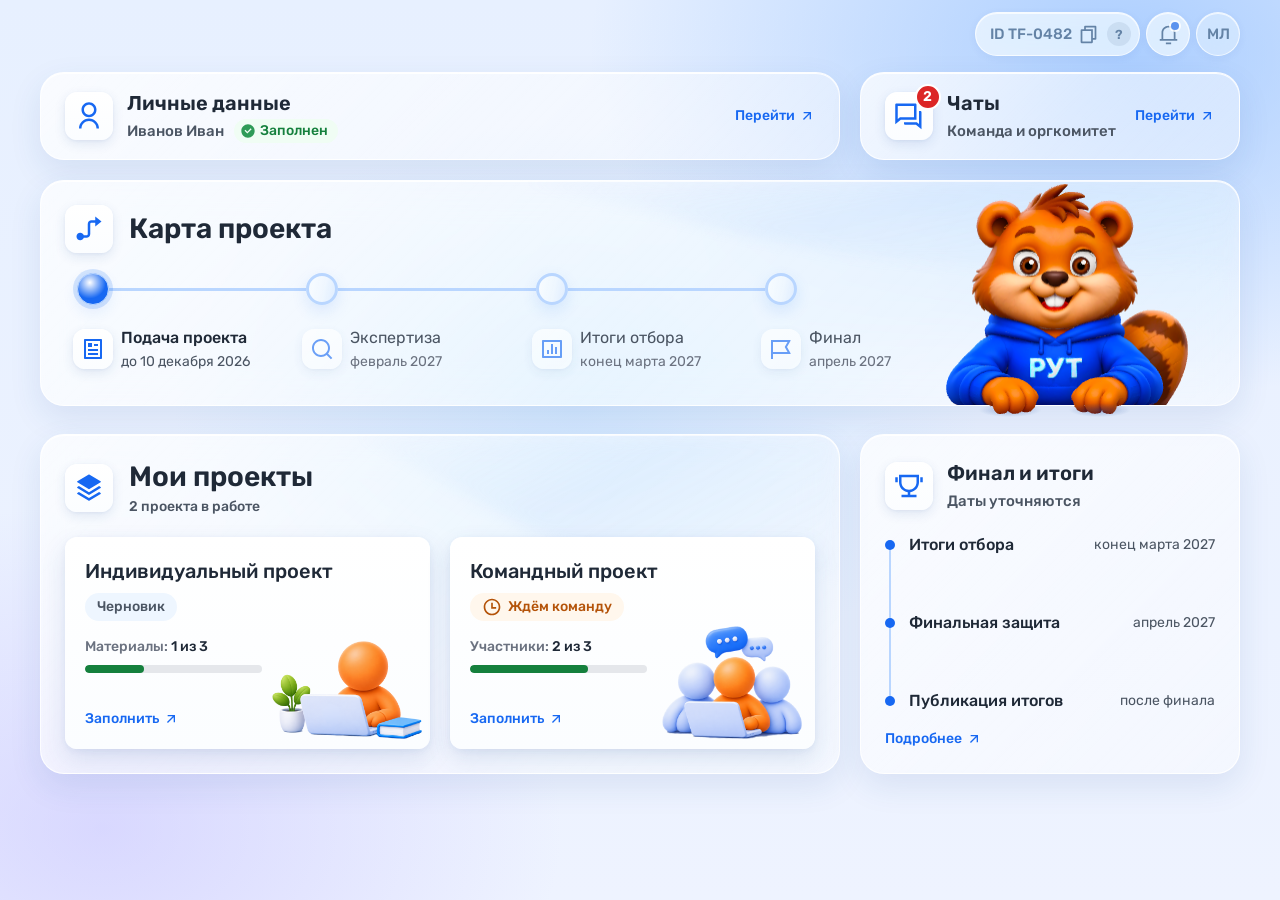
==== commit a636565b: "Remove the divider from the top menu Co-Authored-By: Claude Opus 5.5 <noreply@anthropic.com>" ====
--- a/cabinet.html
+++ b/cabinet.html
@@ -8,7 +8,7 @@
 <link rel="preconnect" href="https://fonts.googleapis.com">
 <link rel="preconnect" href="https://fonts.gstatic.com" crossorigin>
 <link href="https://fonts.googleapis.com/css2?family=Rubik:wght@400;500;600&display=swap" rel="stylesheet">
-<link rel="stylesheet" href="cabinet.css?v=39">
+<link rel="stylesheet" href="cabinet.css?v=40">
 </head>
 <body>
 <svg class="sprite" aria-hidden="true">
@@ -53,7 +53,6 @@
       <button class="topbar__help" type="button" aria-label="Зачем нужен ID" aria-expanded="false" aria-describedby="idHint">?</button>
       <div class="topbar__tip" id="idHint" role="tooltip"><b>Ваш личный идентификатор</b>Передайте его капитану команды, чтобы вас пригласили в проект.</div>
     </div>
-    <span class="topbar__line" aria-hidden="true"></span>
     <button class="topbar__pill topbar__messages" type="button" aria-label="Сообщения, 2 новых">
       <svg class="icon" aria-hidden="true"><use href="#i-mail"/></svg><span class="topbar__dot" aria-hidden="true"></span><span class="topbar__count" aria-hidden="true">2</span>
     </button>
--- a/cabinet.css
+++ b/cabinet.css
@@ -184,7 +184,6 @@
 .topbar__help:hover + .topbar__tip,.topbar__help:focus-visible + .topbar__tip,.topbar__tip.is-open{opacity:1;visibility:visible;transform:none}
 .topbar__messages{gap:5px}
 .topbar__dot{width:6px;height:6px;margin-left:1px;border-radius:50%;background:#5b93ee}
-.topbar__line{width:1px;height:24px;margin:0 2px;background:rgba(100,131,166,.2)}
 .topbar__id.is-copied .icon{color:var(--success-text)}
 .topbar__status{position:absolute;width:1px;height:1px;overflow:hidden;clip-path:inset(50%)}
 .topbar__badge{position:absolute;top:9px;right:10px;width:8px;height:8px;border-radius:50%;background:#5b93ee;box-shadow:0 0 0 2px rgba(255,255,255,.8)}
@@ -254,7 +253,6 @@
 }
 @media (max-width:620px){
   .topbar{gap:4px}
-  .topbar__line{display:none}
   .topbar__pill,.topbar__round{font-size:14px}
   .topbar__pill{gap:6px;padding:0 12px}
   .topbar .icon{width:20px;height:20px}
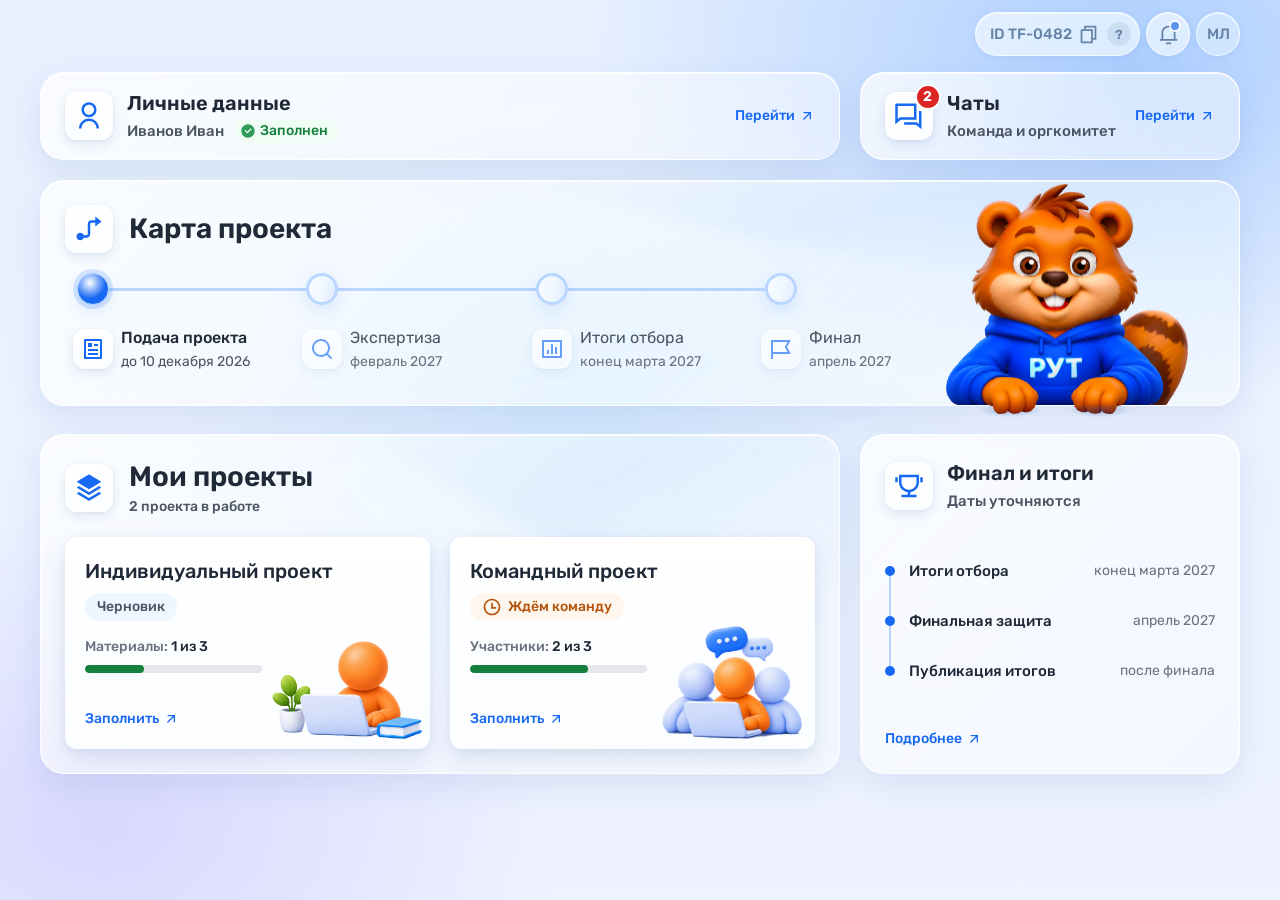
==== commit 0cd9f8cd: "Refine the final block hierarchy and spacing Co-Authored-By: Claude Opus 5.5 <noreply@anthropic.com>" ====
--- a/cabinet.html
+++ b/cabinet.html
@@ -8,7 +8,7 @@
 <link rel="preconnect" href="https://fonts.googleapis.com">
 <link rel="preconnect" href="https://fonts.gstatic.com" crossorigin>
 <link href="https://fonts.googleapis.com/css2?family=Rubik:wght@400;500;600&display=swap" rel="stylesheet">
-<link rel="stylesheet" href="cabinet.css?v=40">
+<link rel="stylesheet" href="cabinet.css?v=42">
 </head>
 <body>
 <svg class="sprite" aria-hidden="true">
--- a/cabinet.css
+++ b/cabinet.css
@@ -301,16 +301,17 @@
 .final{position:relative;display:flex;flex-direction:column;min-width:0;padding:24px;border:1px solid rgba(255,255,255,.85);border-radius:var(--radius-card);background:var(--surface-outer);box-shadow:var(--shadow-outer);transition:background-color .15s ease}
 .final:hover{background-color:rgba(255,255,255,.34)}
 .final:hover .quick__link{color:#155ae8}
-.final__head{display:flex;align-items:center;gap:14px;min-width:0}
-.final__list{position:relative;display:flex;flex-direction:column;justify-content:space-between;gap:8px;flex:1;margin-top:20px}
-.final__list::before{content:"";position:absolute;top:12px;bottom:12px;left:4px;width:2px;border-radius:var(--radius-pill);background:var(--border-default)}
-.final__row{position:relative;display:flex;align-items:center;gap:14px;min-width:0;min-height:24px}
+.final__head{display:flex;align-items:center;gap:14px;min-width:0;margin-bottom:24px}
+.final__list{position:relative;display:flex;flex-direction:column;gap:18px;margin:auto 0}
+.final__list::before{content:"";position:absolute;top:11px;bottom:11px;left:4px;width:2px;border-radius:var(--radius-pill);background:var(--border-default)}
+.final__row{position:relative;display:flex;align-items:center;gap:14px;min-width:0;min-height:22px}
 .final__dot{flex:none;width:10px;height:10px;border-radius:50%;background:var(--text-brand)}
-.final__row b{flex:1;min-width:0;color:var(--text-primary);font-size:18px;line-height:24px;font-weight:500;white-space:nowrap}
-.final__row small{flex:none;color:var(--text-secondary);font-size:inherit;line-height:24px;font-weight:400;text-align:right;white-space:nowrap}
-.final__link{align-self:flex-start;margin-top:16px}
+.final__row b{flex:1;min-width:0;color:var(--text-primary);font-size:15px;line-height:22px;font-weight:500;white-space:nowrap}
+.final__row small{flex:none;color:var(--text-tertiary);font-size:14px;line-height:22px;font-weight:400;text-align:right;white-space:nowrap}
+.final__link{align-self:flex-start;margin-top:24px}
 @media (min-width:1241px){
   .overview .tile__title{white-space:nowrap}
+  .final__list{gap:28px}
   .overview .tile__art{right:14px;bottom:10px;width:195px;height:147px}
   .overview .tile__copy{width:calc(100% - 197px)}
 }
@@ -321,9 +322,7 @@
 }
 @media (max-width:1240px){
   .overview{grid-template-columns:minmax(0,1fr)}
-  .final__list{gap:16px}
-}
-@media (max-width:1360px){.final__row b{font-size:16px}}
+}
 @media (max-width:860px){.overview{margin-top:36px}.final{padding:20px}}
 @media (prefers-reduced-motion:reduce){
   *,*::before,*::after{transition:none!important}
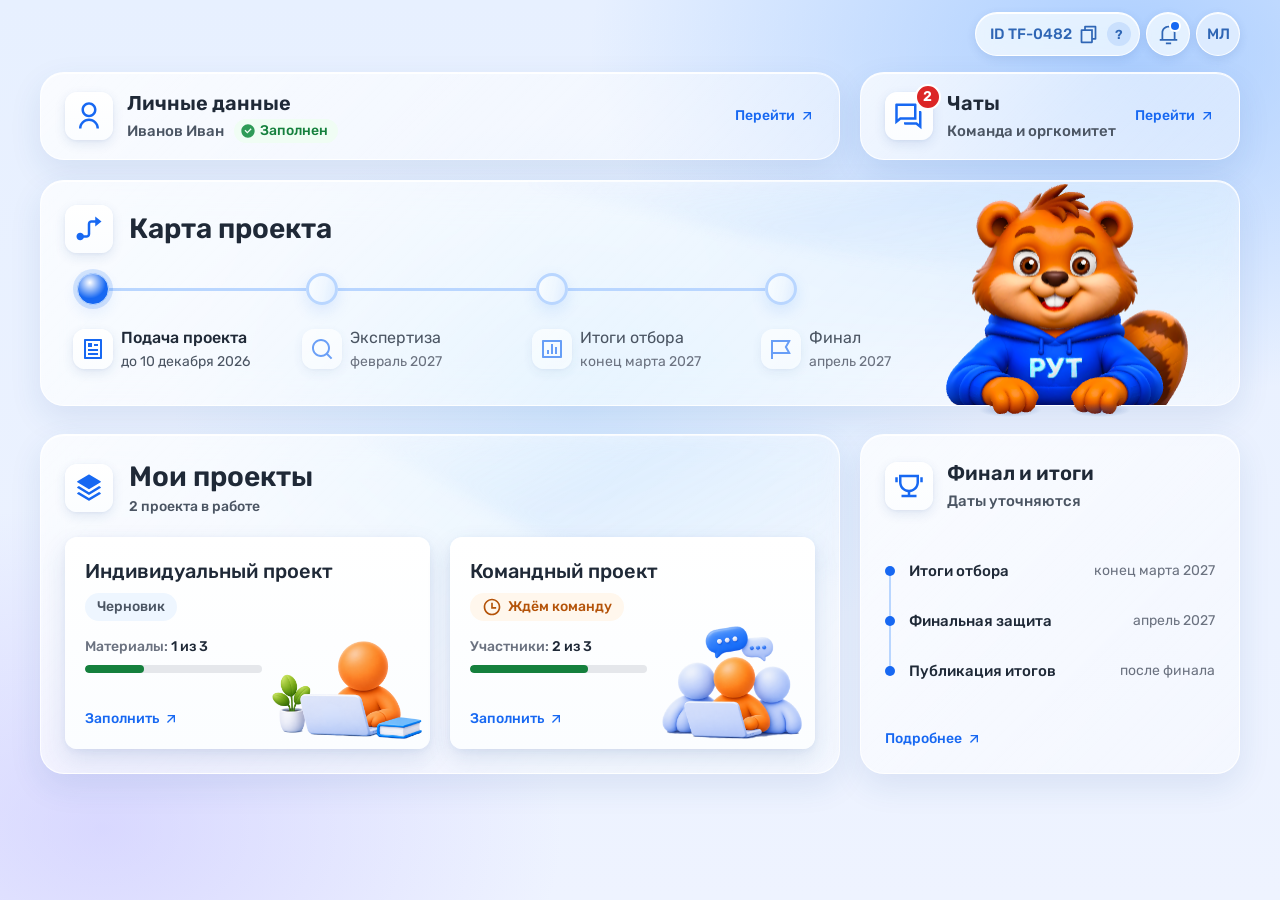
==== commit 2648185b: "Make the top menu read as active Co-Authored-By: Claude Opus 5.5 <noreply@anthropic.com>" ====
--- a/cabinet.html
+++ b/cabinet.html
@@ -8,7 +8,7 @@
 <link rel="preconnect" href="https://fonts.googleapis.com">
 <link rel="preconnect" href="https://fonts.gstatic.com" crossorigin>
 <link href="https://fonts.googleapis.com/css2?family=Rubik:wght@400;500;600&display=swap" rel="stylesheet">
-<link rel="stylesheet" href="cabinet.css?v=42">
+<link rel="stylesheet" href="cabinet.css?v=43">
 </head>
 <body>
 <svg class="sprite" aria-hidden="true">
--- a/cabinet.css
+++ b/cabinet.css
@@ -157,10 +157,10 @@
 
 
 /* Top bar: quiet frosted glass, slate-blue content; hover and press show that the controls are active */
-.topbar{--topbar-ink:#6483a6;position:absolute;z-index:10;top:12px;right:40px;display:flex;align-items:center;gap:6px}
-.topbar__pill,.topbar__round{display:inline-flex;align-items:center;justify-content:center;height:44px;border:1px solid rgba(255,255,255,.72);color:var(--topbar-ink);font-size:15px;line-height:22px;font-weight:500;
-  background:rgba(255,255,255,.6);-webkit-backdrop-filter:blur(14px) saturate(140%);backdrop-filter:blur(14px) saturate(140%);
-  box-shadow:0 2px 8px rgba(31,74,150,.06),inset 0 1px 0 rgba(255,255,255,.72);
+.topbar{--topbar-ink:#2f66b5;position:absolute;z-index:10;top:12px;right:40px;display:flex;align-items:center;gap:6px}
+.topbar__pill,.topbar__round{display:inline-flex;align-items:center;justify-content:center;height:44px;border:1px solid rgba(255,255,255,.95);color:var(--topbar-ink);font-size:15px;line-height:22px;font-weight:500;
+  background:rgba(255,255,255,.68);-webkit-backdrop-filter:blur(14px) saturate(140%);backdrop-filter:blur(14px) saturate(140%);
+  box-shadow:0 3px 10px rgba(31,74,150,.12),inset 0 1px 0 #fff;
   transition:background-color .15s ease,color .15s ease,border-color .15s ease,box-shadow .15s ease,transform .1s ease}
 .topbar__pill{gap:8px;padding:0 14px;border-radius:var(--radius-pill)}
 .topbar__round{position:relative;flex:none;width:44px;border-radius:50%}
@@ -174,7 +174,7 @@
 .topbar__id{display:inline-flex;align-items:center;gap:6px;height:100%;padding:0 8px 0 14px;border-radius:var(--radius-pill);color:inherit;font-weight:inherit;transition:color .15s ease}
 .topbar__id:hover{color:var(--text-brand)}
 .topbar__id:active{transform:translateY(1px)}
-.topbar__help{position:relative;display:grid;place-items:center;flex:none;width:24px;height:24px;border-radius:50%;background:rgba(100,131,166,.14);color:inherit;font-size:13px;line-height:1;font-weight:600;transition:background-color .15s ease,color .15s ease}
+.topbar__help{position:relative;display:grid;place-items:center;flex:none;width:24px;height:24px;border-radius:50%;background:rgba(23,104,242,.12);color:inherit;font-size:13px;line-height:1;font-weight:600;transition:background-color .15s ease,color .15s ease}
 .topbar__help::after{content:"";position:absolute;inset:-8px}
 .topbar__help:hover,.topbar__help.is-open{background:var(--text-brand);color:#fff}
 .topbar__tip{position:absolute;z-index:30;top:calc(100% + 10px);right:0;width:272px;padding:12px 14px;border-radius:var(--radius-control);background:#fff;color:var(--text-secondary);font-size:14px;line-height:20px;font-weight:400;text-align:left;
@@ -183,12 +183,12 @@
 .topbar__tip::before{content:"";position:absolute;top:-5px;right:16px;width:10px;height:10px;background:#fff;transform:rotate(45deg)}
 .topbar__help:hover + .topbar__tip,.topbar__help:focus-visible + .topbar__tip,.topbar__tip.is-open{opacity:1;visibility:visible;transform:none}
 .topbar__messages{gap:5px}
-.topbar__dot{width:6px;height:6px;margin-left:1px;border-radius:50%;background:#5b93ee}
+.topbar__dot{width:6px;height:6px;margin-left:1px;border-radius:50%;background:var(--text-brand)}
 .topbar__id.is-copied .icon{color:var(--success-text)}
 .topbar__status{position:absolute;width:1px;height:1px;overflow:hidden;clip-path:inset(50%)}
-.topbar__badge{position:absolute;top:9px;right:10px;width:8px;height:8px;border-radius:50%;background:#5b93ee;box-shadow:0 0 0 2px rgba(255,255,255,.8)}
-.topbar__avatar{background:rgba(220,235,255,.72)}
-.topbar__avatar:hover{background:rgba(220,235,255,.92)}
+.topbar__badge{position:absolute;top:9px;right:10px;width:8px;height:8px;border-radius:50%;background:var(--text-brand);box-shadow:0 0 0 2px #fff}
+.topbar__avatar{background:#dcebff}
+.topbar__avatar:hover{background:#cfe3ff}
 
 /* Variant 1: the current stage is marked by the blue dot and a dark title, the others step back */
 body:not(.variant-2) .stage--current .stage__body{background:none;box-shadow:none}
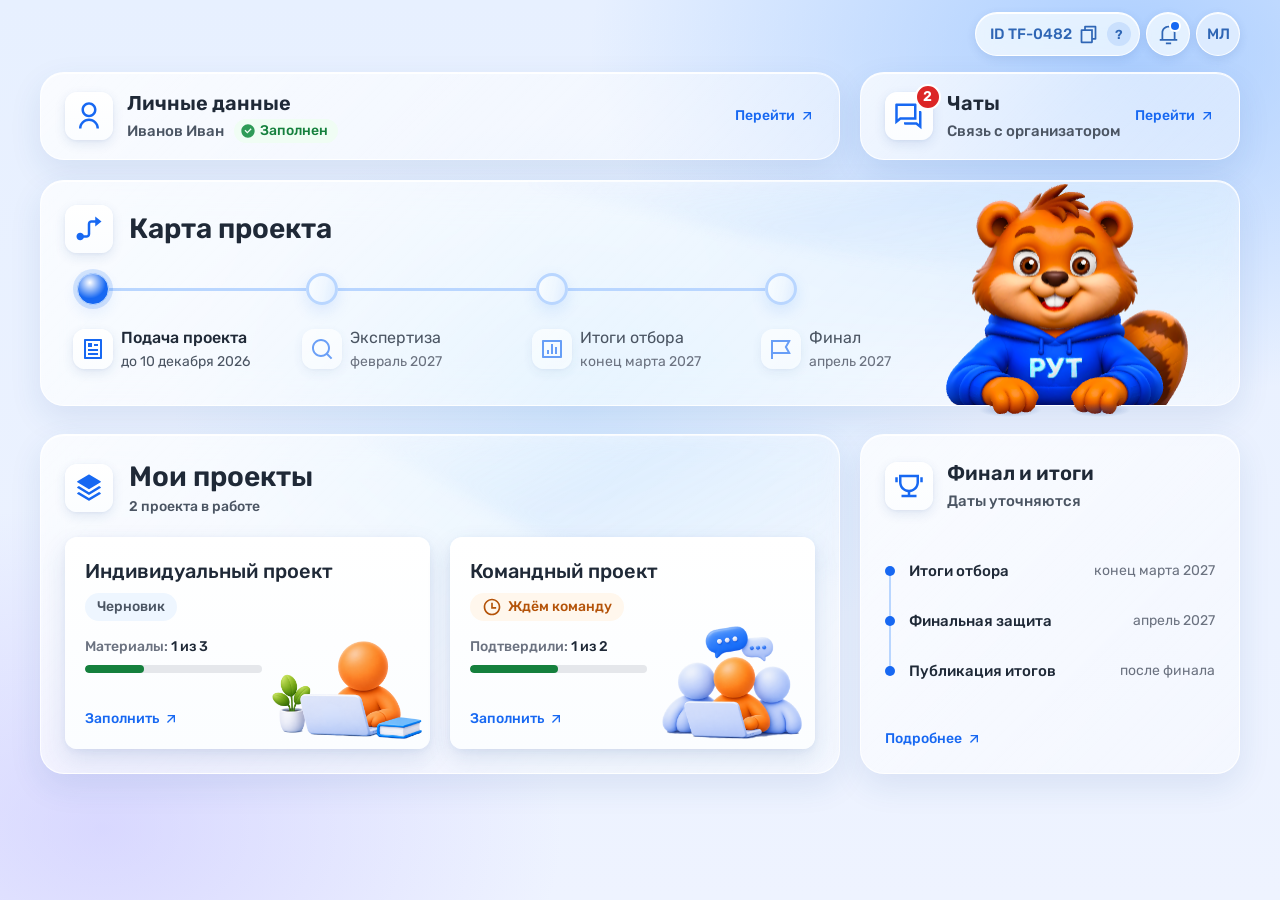
==== commit 8e791f29: "Align chats caption and team counter with the specification Co-Authored-By: Claude Opus 5.5 <noreply" ====
--- a/cabinet.html
+++ b/cabinet.html
@@ -75,7 +75,7 @@
       <span class="quick__mark"><svg class="icon" aria-hidden="true"><use href="#i-chats"/></svg><b class="quick__badge" aria-hidden="true">2</b></span>
       <div class="quick__body">
         <h2 class="quick__title">Чаты</h2>
-        <p class="quick__meta"><span class="quick__name">Команда и оргкомитет</span></p>
+        <p class="quick__meta"><span class="quick__name">Связь с организатором</span></p>
       </div>
       <a class="quick__link" href="#chats" aria-label="Перейти в чаты, 2 новых сообщения">Перейти<svg class="icon" aria-hidden="true"><use href="#i-arrow-up"/></svg></a>
     </article>
@@ -124,8 +124,8 @@
         <div class="tile__copy">
           <h3 class="tile__title">Командный проект</h3>
           <span class="chip chip--wait"><svg class="icon" aria-hidden="true"><use href="#i-time"/></svg>Ждём команду</span>
-          <p class="tile__meta">Участники: <b>2 из 3</b></p>
-          <div class="tile__bar" role="progressbar" aria-label="Участников подтвердили" aria-valuemin="0" aria-valuemax="3" aria-valuenow="2"><span style="width:66.667%"></span></div>
+          <p class="tile__meta">Подтвердили: <b>1 из 2</b></p>
+          <div class="tile__bar" role="progressbar" aria-label="Участников подтвердили" aria-valuemin="0" aria-valuemax="2" aria-valuenow="1"><span style="width:50%"></span></div>
           <a class="tile__link" href="#team" aria-label="Заполнить: командный проект">Заполнить<svg class="icon" aria-hidden="true"><use href="#i-arrow-up"/></svg></a>
         </div>
         <img class="tile__art" src="assets/cabinet/project-team.png?v=5" width="458" height="370" alt="">
@@ -232,6 +232,6 @@
 </script>
 <script src="cabinet-topbar.js?v=1"></script>
 <script type="importmap">{"imports":{"three":"./vendor/three/build/three.module.min.js"}}</script>
-<script type="module" src="cabinet-mascot.js?v=5"></script>
+<script type="module" src="cabinet-mascot.js?v=6"></script>
 </body>
 </html>
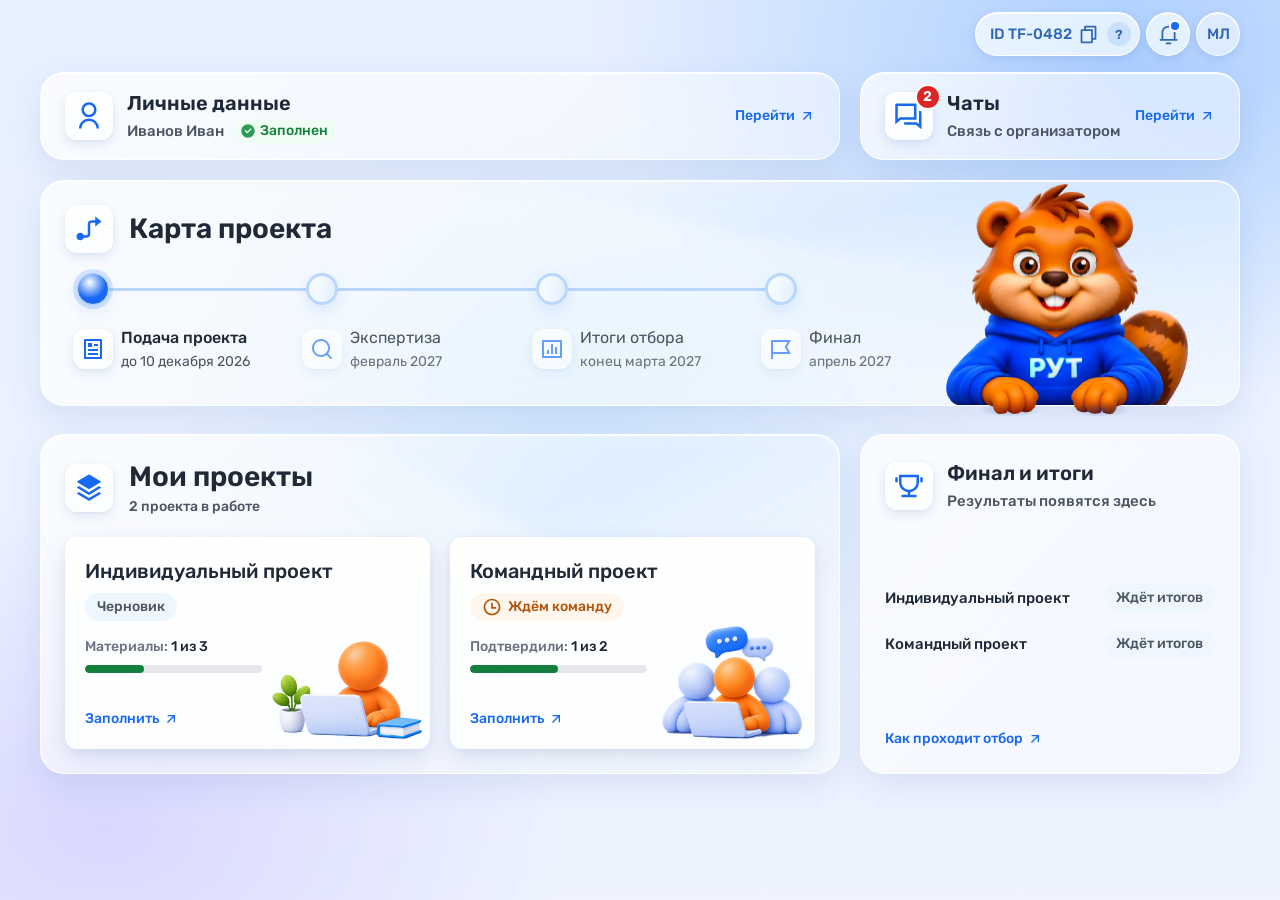
==== commit 10d73b64: "Show personal final states for two projects Co-Authored-By: Claude Opus 5.5 <noreply@anthropic.com>" ====
--- a/cabinet.html
+++ b/cabinet.html
@@ -8,7 +8,7 @@
 <link rel="preconnect" href="https://fonts.googleapis.com">
 <link rel="preconnect" href="https://fonts.gstatic.com" crossorigin>
 <link href="https://fonts.googleapis.com/css2?family=Rubik:wght@400;500;600&display=swap" rel="stylesheet">
-<link rel="stylesheet" href="cabinet.css?v=43">
+<link rel="stylesheet" href="cabinet.css?v=44">
 </head>
 <body>
 <svg class="sprite" aria-hidden="true">
@@ -137,15 +137,41 @@
       <span class="quick__mark"><svg class="icon" aria-hidden="true"><use href="#i-trophy"/></svg></span>
       <div class="quick__body">
         <h2 class="quick__title" id="finalTitle">Финал и итоги</h2>
-        <p class="quick__meta"><span class="quick__name">Даты уточняются</span></p>
-      </div>
-    </div>
-    <ol class="final__list">
-      <li class="final__row"><span class="final__dot" aria-hidden="true"></span><b>Итоги отбора</b><small>конец марта 2027</small></li>
-      <li class="final__row"><span class="final__dot" aria-hidden="true"></span><b>Финальная защита</b><small>апрель 2027</small></li>
-      <li class="final__row"><span class="final__dot" aria-hidden="true"></span><b>Публикация итогов</b><small>после финала</small></li>
-    </ol>
-    <a class="quick__link final__link" href="#final" aria-label="Подробнее о финале и итогах">Подробнее<svg class="icon" aria-hidden="true"><use href="#i-arrow-up"/></svg></a>
+        <p class="quick__meta"><span class="quick__name" id="finalSub">Результаты появятся здесь</span></p>
+      </div>
+    </div>
+    <div class="final__state" data-final="1" data-sub="Результаты появятся здесь">
+      <dl class="final__facts">
+        <div class="final__fact"><dt>Индивидуальный проект</dt><dd><span class="final__chip">Ждёт итогов</span></dd></div>
+        <div class="final__fact"><dt>Командный проект</dt><dd><span class="final__chip">Ждёт итогов</span></dd></div>
+      </dl>
+      <a class="quick__link final__link" href="#selection" aria-label="Как проходит отбор">Как проходит отбор<svg class="icon" aria-hidden="true"><use href="#i-arrow-up"/></svg></a>
+    </div>
+    <div class="final__state" data-final="2" data-sub="Индивидуальный проект в финале" hidden>
+      <dl class="final__facts">
+        <div class="final__fact"><dt>Защита</dt><dd>апрель 2027</dd></div>
+        <div class="final__fact"><dt>Время</dt><dd>уточняется</dd></div>
+        <div class="final__fact"><dt>Формат и место</dt><dd>уточняются</dd></div>
+        <div class="final__fact"><dt>Контакт</dt><dd>в чатах</dd></div>
+      </dl>
+      <a class="quick__link final__link" href="#final" aria-label="Подробнее о финальной защите">Подробнее<svg class="icon" aria-hidden="true"><use href="#i-arrow-up"/></svg></a>
+    </div>
+    <div class="final__state" data-final="3" data-sub="Итоги отбора опубликованы" hidden>
+      <dl class="final__facts">
+        <div class="final__fact"><dt>Индивидуальный проект</dt><dd><span class="final__chip final__chip--ok">В финале</span></dd></div>
+        <div class="final__fact"><dt>Командный проект</dt><dd><span class="final__chip final__chip--warn">Не прошёл</span></dd></div>
+        <div class="final__fact"><dt>Апелляция</dt><dd>срок уточняется</dd></div>
+      </dl>
+      <a class="quick__link final__link" href="#appeal" aria-label="Подать апелляцию по командному проекту">Подать апелляцию<svg class="icon" aria-hidden="true"><use href="#i-arrow-up"/></svg></a>
+    </div>
+    <div class="final__state" data-final="4" data-sub="Итоги конкурса опубликованы" hidden>
+      <dl class="final__facts">
+        <div class="final__fact"><dt>Индивидуальный проект</dt><dd><span class="final__chip final__chip--ok">Призёр</span></dd></div>
+        <div class="final__fact"><dt>Командный проект</dt><dd><span class="final__chip">Участник</span></dd></div>
+        <div class="final__fact"><dt>Документы</dt><dd>диплом, сертификат</dd></div>
+      </dl>
+      <a class="quick__link final__link" href="#documents" aria-label="Скачать документы">Скачать документы<svg class="icon" aria-hidden="true"><use href="#i-arrow-up"/></svg></a>
+    </div>
   </section>
   </div>
 
@@ -230,6 +256,15 @@
     show(current);
   })();
 </script>
+<script>
+  (function () {
+    var state = new URLSearchParams(location.search).get('final') || '1';
+    var block = document.querySelector('.final__state[data-final="' + state + '"]');
+    if (!block) return;
+    document.querySelectorAll('.final__state').forEach(function (item) { item.hidden = item !== block; });
+    document.getElementById('finalSub').textContent = block.dataset.sub;
+  })();
+</script>
 <script src="cabinet-topbar.js?v=1"></script>
 <script type="importmap">{"imports":{"three":"./vendor/three/build/three.module.min.js"}}</script>
 <script type="module" src="cabinet-mascot.js?v=6"></script>
--- a/cabinet.css
+++ b/cabinet.css
@@ -302,16 +302,19 @@
 .final:hover{background-color:rgba(255,255,255,.34)}
 .final:hover .quick__link{color:#155ae8}
 .final__head{display:flex;align-items:center;gap:14px;min-width:0;margin-bottom:24px}
-.final__list{position:relative;display:flex;flex-direction:column;gap:18px;margin:auto 0}
-.final__list::before{content:"";position:absolute;top:11px;bottom:11px;left:4px;width:2px;border-radius:var(--radius-pill);background:var(--border-default)}
-.final__row{position:relative;display:flex;align-items:center;gap:14px;min-width:0;min-height:22px}
-.final__dot{flex:none;width:10px;height:10px;border-radius:50%;background:var(--text-brand)}
-.final__row b{flex:1;min-width:0;color:var(--text-primary);font-size:15px;line-height:22px;font-weight:500;white-space:nowrap}
-.final__row small{flex:none;color:var(--text-tertiary);font-size:14px;line-height:22px;font-weight:400;text-align:right;white-space:nowrap}
+.final__state{display:flex;flex:1;flex-direction:column;min-height:0}
+.final__state[hidden]{display:none}
+.final__facts{display:flex;flex-direction:column;gap:16px;margin:auto 0}
+.final__fact{display:flex;align-items:center;justify-content:space-between;gap:12px;min-width:0;min-height:28px}
+.final__fact dt{min-width:0;color:var(--text-primary);font-size:15px;line-height:22px;font-weight:500}
+.final__fact dd{flex:none;color:var(--text-tertiary);font-size:14px;line-height:22px;text-align:right}
+.final__chip{display:inline-flex;align-items:center;min-height:28px;padding:3px 12px;border-radius:var(--radius-pill);background:var(--bg-soft);color:var(--text-secondary);font-size:14px;line-height:22px;font-weight:500}
+.final__chip--ok{background:var(--success-bg);color:var(--success-text)}
+.final__chip--warn{background:var(--warning-bg);color:var(--warning-text)}
 .final__link{align-self:flex-start;margin-top:24px}
 @media (min-width:1241px){
   .overview .tile__title{white-space:nowrap}
-  .final__list{gap:28px}
+  .final__facts{gap:18px}
   .overview .tile__art{right:14px;bottom:10px;width:195px;height:147px}
   .overview .tile__copy{width:calc(100% - 197px)}
 }
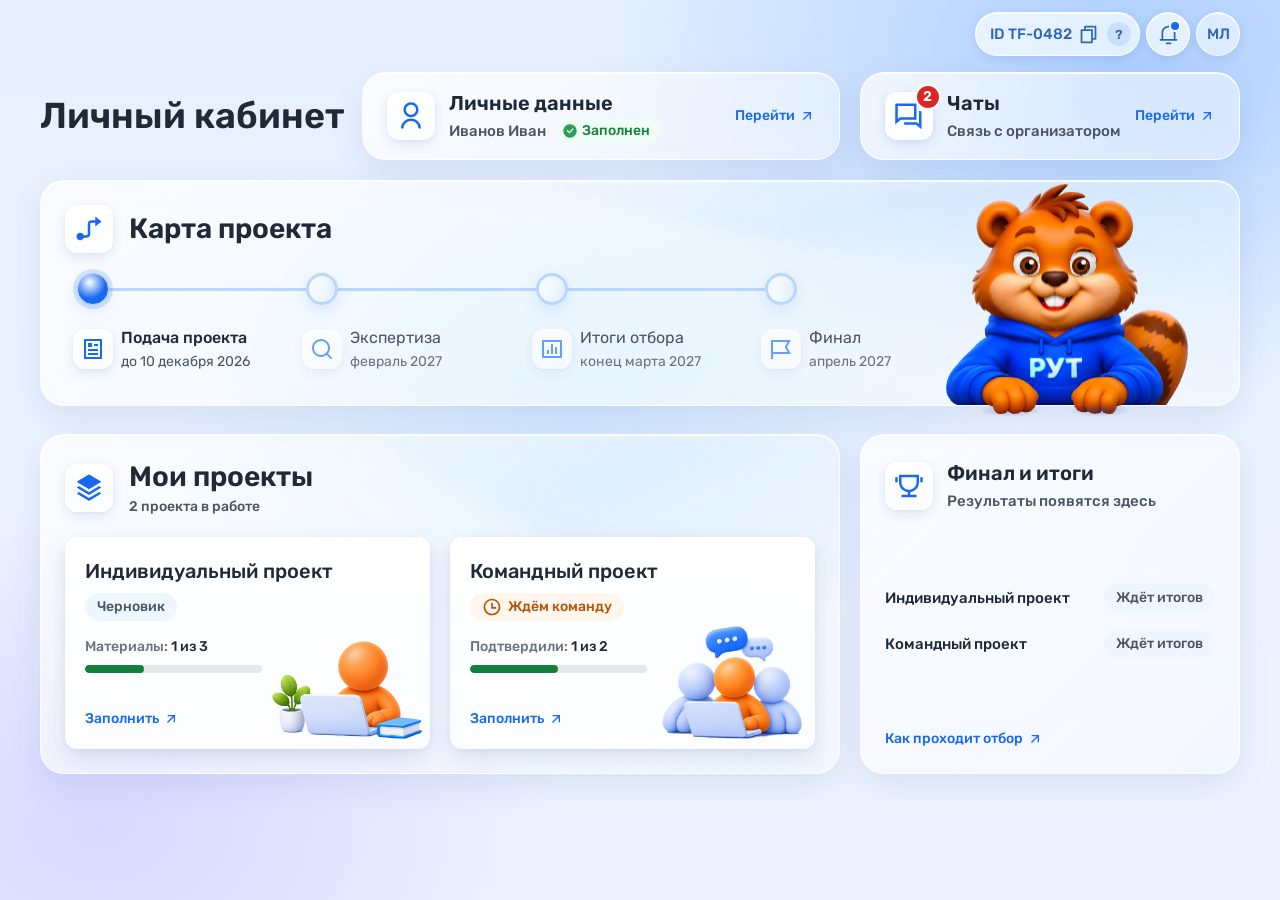
==== commit 280a14ad: "Add the dashboard title and narrow the personal data card Co-Authored-By: Claude Opus 5.5 <noreply@a" ====
--- a/cabinet.html
+++ b/cabinet.html
@@ -8,7 +8,7 @@
 <link rel="preconnect" href="https://fonts.googleapis.com">
 <link rel="preconnect" href="https://fonts.gstatic.com" crossorigin>
 <link href="https://fonts.googleapis.com/css2?family=Rubik:wght@400;500;600&display=swap" rel="stylesheet">
-<link rel="stylesheet" href="cabinet.css?v=44">
+<link rel="stylesheet" href="cabinet.css?v=45">
 </head>
 <body>
 <svg class="sprite" aria-hidden="true">
@@ -62,8 +62,10 @@
     </button>
     <button class="topbar__round topbar__avatar" type="button" aria-label="Профиль участника">МЛ</button>
   </header>
-  <nav class="quick" data-variant="1" aria-label="Профиль и чаты">
-    <article class="quick__card">
+  <div class="quick" data-variant="1">
+    <div class="quick__lead">
+    <h1 class="cabinet__title">Личный кабинет</h1>
+    <article class="quick__card quick__card--profile">
       <span class="quick__mark"><svg class="icon" aria-hidden="true"><use href="#i-user"/></svg></span>
       <div class="quick__body">
         <h2 class="quick__title">Личные данные</h2>
@@ -71,6 +73,7 @@
       </div>
       <a class="quick__link" href="#profile" aria-label="Перейти к личным данным">Перейти<svg class="icon" aria-hidden="true"><use href="#i-arrow-up"/></svg></a>
     </article>
+    </div>
     <article class="quick__card">
       <span class="quick__mark"><svg class="icon" aria-hidden="true"><use href="#i-chats"/></svg><b class="quick__badge" aria-hidden="true">2</b></span>
       <div class="quick__body">
@@ -79,11 +82,11 @@
       </div>
       <a class="quick__link" href="#chats" aria-label="Перейти в чаты, 2 новых сообщения">Перейти<svg class="icon" aria-hidden="true"><use href="#i-arrow-up"/></svg></a>
     </article>
-  </nav>
+  </div>
   <section class="roadmap" aria-labelledby="roadmapTitle">
   <div class="roadmap__head">
     <span class="roadmap__mark"><svg class="icon" aria-hidden="true"><use href="#i-guide"/></svg></span>
-    <h1 class="roadmap__title" id="roadmapTitle">Карта проекта</h1>
+    <h2 class="roadmap__title" id="roadmapTitle">Карта проекта</h2>
   </div>
 
   <div class="roadmap__panel">
--- a/cabinet.css
+++ b/cabinet.css
@@ -274,6 +274,10 @@
 @media (max-width:860px){.variant-1 .cabinet{padding-top:68px}.variant-1 .topbar{top:12px}}
 .quick{display:grid;grid-template-columns:minmax(0,2.3fr) minmax(380px,1fr);gap:20px;margin-bottom:20px}
 .quick[hidden]{display:none}
+.quick__lead{display:flex;align-items:center;justify-content:space-between;gap:20px;min-width:0}
+.cabinet__title{min-width:0;font-size:36px;line-height:44px;font-weight:600;white-space:nowrap}
+.quick__card--profile{flex:0 1 480px}
+@media (max-width:1240px){.quick__lead{display:contents}.cabinet__title{grid-column:1 / -1}.quick__card--profile{flex:none}}
 .quick__card{position:relative;display:flex;align-items:center;gap:14px;min-width:0;min-height:88px;padding:16px 24px;border:1px solid rgba(255,255,255,.85);border-radius:var(--radius-card);background:var(--surface-outer);box-shadow:var(--shadow-outer);transition:background-color .15s ease,box-shadow .15s ease}
 .quick__card:hover{background-color:rgba(255,255,255,.34)}
 .quick__mark{position:relative;display:grid;place-items:center;flex:none;width:48px;height:48px;border-radius:var(--radius-control);background:var(--surface-inner);box-shadow:var(--shadow-inner-s);color:var(--text-brand)}
@@ -292,7 +296,7 @@
 .quick__link:focus-visible{outline:none}
 .quick__link:focus-visible::after{outline:3px solid #8ed8ff;outline-offset:2px}
 @media (max-width:980px){.quick{grid-template-columns:minmax(0,1fr);gap:12px;margin-bottom:12px}}
-@media (max-width:620px){.quick__card{gap:12px;padding:14px 16px}.quick__meta{flex-wrap:wrap;gap:2px 8px}.quick__name{white-space:normal}.quick__title{font-size:18px;line-height:24px;white-space:nowrap}.quick__meta{font-size:14px;line-height:20px}}
+@media (max-width:620px){.cabinet__title{font-size:28px;line-height:36px}.quick__card{gap:12px;padding:14px 16px}.quick__meta{flex-wrap:wrap;gap:2px 8px}.quick__name{white-space:normal}.quick__title{font-size:18px;line-height:24px;white-space:nowrap}.quick__meta{font-size:14px;line-height:20px}}
 /* Projects with the final, variant 1 */
 .overview{display:grid;grid-template-columns:minmax(0,2.3fr) minmax(380px,1fr);gap:20px;margin-top:28px}
 .overview[hidden]{display:none}
